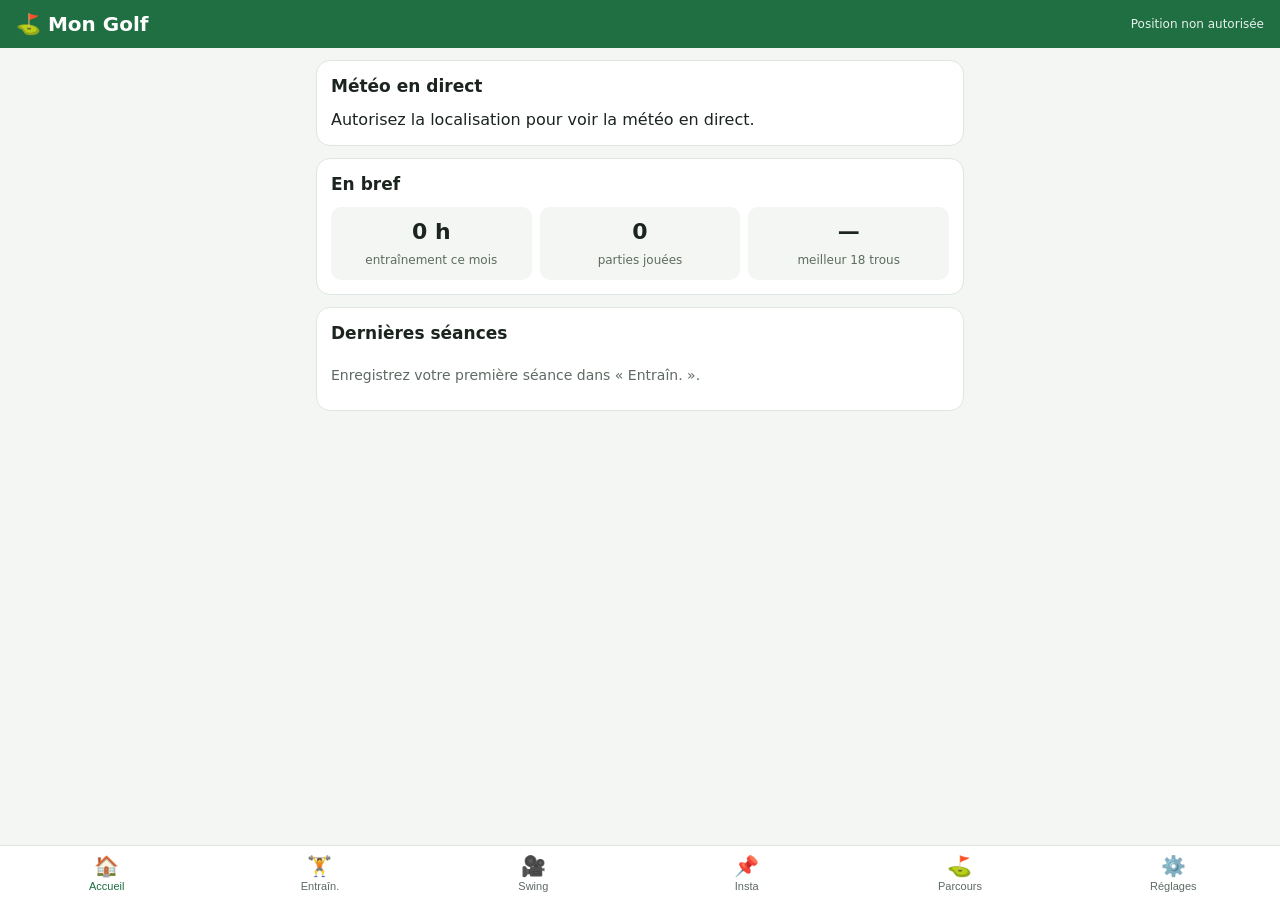
==== index.html @ fe311635 "Mon Golf : application web de golf (entraînement, swing, signets Instagram, carte de score, météo, d" ====
<!doctype html>
<html lang="fr">
<head>
  <meta charset="utf-8">
  <meta name="viewport" content="width=device-width, initial-scale=1, viewport-fit=cover">
  <meta name="theme-color" content="#1f6f43">
  <meta name="apple-mobile-web-app-capable" content="yes">
  <meta name="apple-mobile-web-app-status-bar-style" content="black-translucent">
  <meta name="apple-mobile-web-app-title" content="Mon Golf">
  <title>Mon Golf</title>
  <link rel="manifest" href="manifest.webmanifest">
  <link rel="icon" href="icon.svg" type="image/svg+xml">
  <link rel="apple-touch-icon" href="icon-192.png">
  <link rel="stylesheet" href="style.css">
</head>
<body>
  <header class="top">
    <h1>⛳ Mon Golf</h1>
    <div id="loc-status" class="loc-status">Localisation…</div>
  </header>

  <div id="banner" class="banner hidden"></div>

  <main>
    <!-- ACCUEIL -->
    <section id="tab-accueil" class="tab active">
      <div class="card" id="weather-card">
        <h2>Météo en direct</h2>
        <div id="weather">Chargement…</div>
      </div>
      <div class="card">
        <h2>En bref</h2>
        <div id="summary" class="grid3"></div>
      </div>
      <div class="card">
        <h2>Dernières séances</h2>
        <ul id="recent-sessions" class="list"></ul>
      </div>
    </section>

    <!-- ENTRAINEMENT -->
    <section id="tab-entrainement" class="tab">
      <div class="card">
        <h2>Nouvelle séance</h2>
        <form id="session-form" class="form">
          <label>Date <input type="date" name="date" required></label>
          <label>Type
            <select name="type">
              <option>Practice</option><option>Putting</option><option>Petit jeu</option>
              <option>Bunker</option><option>Parcours</option><option>Physique</option>
            </select>
          </label>
          <div class="row">
            <label>Durée (min) <input type="number" name="duration" min="0" value="60"></label>
            <label>Balles <input type="number" name="balls" min="0" value="0"></label>
          </div>
          <label>Ressenti
            <select name="feeling">
              <option value="1">😣 1</option><option value="2">😕 2</option><option value="3" selected>😐 3</option>
              <option value="4">🙂 4</option><option value="5">🤩 5</option>
            </select>
          </label>
          <label>Notes <textarea name="notes" rows="3" placeholder="Ce que j'ai travaillé, ce qui marche…"></textarea></label>
          <button class="btn primary" type="submit">Enregistrer la séance</button>
        </form>
      </div>
      <div class="card">
        <h2>Historique</h2>
        <ul id="sessions" class="list"></ul>
      </div>
      <div class="card">
        <h2>Mes distances par club</h2>
        <table class="clubs"><thead><tr><th>Club</th><th>Distance (m)</th></tr></thead><tbody id="clubs"></tbody></table>
      </div>
    </section>

    <!-- SWING -->
    <section id="tab-swing" class="tab">
      <div class="card">
        <h2>Filmer mon swing</h2>
        <video id="preview" class="video" playsinline muted autoplay></video>
        <div class="row">
          <select id="swing-club"></select>
          <input id="swing-note" type="text" placeholder="Note (ex : backswing trop court)">
        </div>
        <div class="row">
          <button class="btn" id="cam-start">📷 Caméra</button>
          <button class="btn primary" id="rec-btn" disabled>⏺ Enregistrer</button>
        </div>
        <label class="btn file">📁 Importer une vidéo
          <input type="file" id="swing-file" accept="video/*" hidden>
        </label>
        <p class="hint">Astuce : posez le téléphone à hauteur de hanches, face à vous ou dans l'axe de la cible.</p>
      </div>
      <div class="card hidden" id="player-card">
        <h2 id="player-title">Lecture</h2>
        <video id="player" class="video" playsinline controls></video>
        <div class="row wrap">
          <button class="btn sm" data-rate="0.25">×0.25</button>
          <button class="btn sm" data-rate="0.5">×0.5</button>
          <button class="btn sm" data-rate="1">×1</button>
          <button class="btn sm" id="frame-back">◀ image</button>
          <button class="btn sm" id="frame-fwd">image ▶</button>
        </div>
      </div>
      <div class="card">
        <h2>Mes swings</h2>
        <ul id="swings" class="list"></ul>
      </div>
    </section>

    <!-- INSTAGRAM -->
    <section id="tab-insta" class="tab">
      <div class="card">
        <h2>Mes signets Instagram golf</h2>
        <form id="insta-form" class="form">
          <label>Lien Instagram <input type="url" name="url" placeholder="https://www.instagram.com/reel/…" required></label>
          <label>Titre <input type="text" name="title" placeholder="Ex : drill de putting à 3 tees"></label>
          <label>Catégorie
            <select name="cat">
              <option>Swing</option><option>Drive</option><option>Fers</option><option>Petit jeu</option>
              <option>Putting</option><option>Bunker</option><option>Mental</option><option>Physique</option><option>Autre</option>
            </select>
          </label>
          <button class="btn primary" type="submit">Ajouter</button>
        </form>
        <p class="hint">Instagram ne permet à aucune application de lire vos « Enregistrements ». Pour ajouter un post : dans Instagram, touchez <b>Partager → Copier le lien</b> et collez-le ici. Sur Android, si l'app est installée, vous pouvez aussi faire <b>Partager → Mon Golf</b>.</p>
      </div>
      <div class="card">
        <div class="row wrap" id="insta-filters"></div>
        <ul id="insta" class="list"></ul>
      </div>
    </section>

    <!-- PARCOURS -->
    <section id="tab-parcours" class="tab">
      <div class="card" id="round-setup">
        <h2>Nouvelle partie</h2>
        <form id="round-form" class="form">
          <label>Parcours <input type="text" name="course" id="course-name" placeholder="Nom du golf"></label>
          <label>Trous
            <select name="holes"><option value="18">18 trous</option><option value="9">9 trous</option></select>
          </label>
          <button class="btn primary" type="submit">Démarrer la carte de score</button>
        </form>
      </div>
      <div class="card hidden" id="round-live">
        <div class="round-head">
          <div>
            <h2 id="round-title"></h2>
            <div id="round-total" class="big"></div>
          </div>
          <div id="mini-weather" class="mini-weather"></div>
        </div>
        <div class="hole-nav">
          <button class="btn" id="hole-prev">◀</button>
          <div class="hole-num">Trou <span id="hole-n">1</span></div>
          <button class="btn" id="hole-next">▶</button>
        </div>
        <div class="hole-grid">
          <div class="counter"><span>Par</span><button data-f="par" data-d="-1">−</button><b id="v-par">4</b><button data-f="par" data-d="1">+</button></div>
          <div class="counter"><span>Coups</span><button data-f="strokes" data-d="-1">−</button><b id="v-strokes">0</b><button data-f="strokes" data-d="1">+</button></div>
          <div class="counter"><span>Putts</span><button data-f="putts" data-d="-1">−</button><b id="v-putts">0</b><button data-f="putts" data-d="1">+</button></div>
        </div>
        <div class="row">
          <span class="lbl">Fairway</span>
          <button class="btn sm toggle" data-fw="yes">✔ touché</button>
          <button class="btn sm toggle" data-fw="no">✘ manqué</button>
        </div>
        <div class="scroll-x"><table class="scorecard" id="scorecard"></table></div>
        <div class="row">
          <button class="btn primary" id="round-finish">Terminer la partie</button>
          <button class="btn danger" id="round-cancel">Abandonner</button>
        </div>
      </div>
      <div class="card">
        <h2>Mes parties</h2>
        <div id="round-stats" class="grid3"></div>
        <ul id="rounds" class="list"></ul>
      </div>
    </section>

    <!-- REGLAGES -->
    <section id="tab-reglages" class="tab">
      <div class="card">
        <h2>Détection du golf</h2>
        <label class="check"><input type="checkbox" id="opt-auto"> Démarrer la carte de score automatiquement quand je suis sur un golf</label>
        <label class="check"><input type="checkbox" id="opt-wake"> Garder l'écran allumé pendant une partie</label>
        <button class="btn" id="detect-now">📍 Vérifier maintenant</button>
        <p class="hint" id="detect-info"></p>
      </div>
      <div class="card">
        <h2>Sauvegarde</h2>
        <p class="hint">Vos données restent sur ce téléphone. Exportez-les de temps en temps (les vidéos ne sont pas incluses).</p>
        <div class="row">
          <button class="btn" id="export">⬇ Exporter</button>
          <label class="btn file">⬆ Importer<input type="file" id="import" accept="application/json" hidden></label>
        </div>
      </div>
    </section>
  </main>

  <nav class="tabs">
    <button data-tab="accueil" class="active">🏠<span>Accueil</span></button>
    <button data-tab="entrainement">🏋️<span>Entraîn.</span></button>
    <button data-tab="swing">🎥<span>Swing</span></button>
    <button data-tab="insta">📌<span>Insta</span></button>
    <button data-tab="parcours">⛳<span>Parcours</span></button>
    <button data-tab="reglages">⚙️<span>Réglages</span></button>
  </nav>

  <script src="app.js"></script>
</body>
</html>
---- style.css ----
:root {
  --bg: #f3f6f2; --card: #ffffff; --text: #1b241e; --muted: #5d6b62;
  --green: #1f6f43; --green-2: #2e8b57; --line: #dfe6e0; --danger: #b3261e;
  --under: #1f6f43; --over: #b3261e;
}
@media (prefers-color-scheme: dark) {
  :root { --bg: #0f1511; --card: #18211b; --text: #e7eee9; --muted: #9aaba0;
    --green: #3fae6f; --green-2: #58c287; --line: #2a362e; --danger: #ef6b62;
    --under: #58c287; --over: #ef6b62; }
}
* { box-sizing: border-box; }
html, body { margin: 0; background: var(--bg); color: var(--text);
  font: 16px/1.4 system-ui, -apple-system, "Segoe UI", Roboto, sans-serif; }
body { padding-bottom: calc(72px + env(safe-area-inset-bottom)); }
.top { position: sticky; top: 0; z-index: 5; background: var(--green); color: #fff;
  padding: calc(10px + env(safe-area-inset-top)) 16px 10px; display: flex; justify-content: space-between; align-items: center; gap: 8px; }
.top h1 { font-size: 20px; margin: 0; }
.loc-status { font-size: 12px; opacity: .9; text-align: right; max-width: 55%; }
main { max-width: 680px; margin: 0 auto; padding: 12px 16px; }
.tab { display: none; } .tab.active { display: block; }
.card { background: var(--card); border: 1px solid var(--line); border-radius: 14px; padding: 14px; margin-bottom: 12px; }
.card h2 { font-size: 17px; margin: 0 0 10px; }
.hidden { display: none !important; }
.banner { margin: 12px 16px 0; padding: 12px; border-radius: 12px; background: var(--green-2); color: #fff; display: flex; gap: 10px; align-items: center; justify-content: space-between; }
.banner button { background: #fff; color: var(--green); border: 0; border-radius: 8px; padding: 8px 12px; font-weight: 600; }
.form { display: grid; gap: 10px; }
label { display: grid; gap: 4px; font-size: 14px; color: var(--muted); }
input, select, textarea { font: inherit; color: var(--text); background: var(--bg); border: 1px solid var(--line); border-radius: 10px; padding: 10px; width: 100%; min-width: 0; }
.row { display: flex; gap: 8px; align-items: center; margin: 8px 0; }
.row > * { flex: 1; } .row.wrap { flex-wrap: wrap; } .row.wrap > * { flex: 0 0 auto; }
.btn { font: inherit; font-weight: 600; border: 1px solid var(--line); background: var(--bg); color: var(--text); border-radius: 10px; padding: 10px 12px; cursor: pointer; text-align: center; }
.btn.primary { background: var(--green); border-color: var(--green); color: #fff; }
.btn.danger { color: var(--danger); }
.btn.sm { padding: 6px 10px; font-size: 14px; }
.btn.file { display: block; color: var(--text); margin-top: 8px; }
.btn:disabled { opacity: .5; }
.btn.toggle.on { background: var(--green); color: #fff; border-color: var(--green); }
.btn.rec { background: var(--danger); border-color: var(--danger); color: #fff; }
.check { display: flex; gap: 10px; align-items: center; color: var(--text); margin-bottom: 10px; }
.check input { width: 22px; height: 22px; flex: none; }
.hint { font-size: 13px; color: var(--muted); margin: 8px 0 0; }
.list { list-style: none; margin: 0; padding: 0; }
.list li { padding: 10px 0; border-top: 1px solid var(--line); display: flex; gap: 10px; align-items: center; }
.list li:first-child { border-top: 0; }
.list .grow { flex: 1; min-width: 0; }
.list .sub { font-size: 13px; color: var(--muted); overflow-wrap: anywhere; }
.list .x { background: none; border: 0; color: var(--muted); font-size: 18px; cursor: pointer; }
.empty { color: var(--muted); font-size: 14px; }
.grid3 { display: grid; grid-template-columns: repeat(3, 1fr); gap: 8px; }
.stat { background: var(--bg); border-radius: 10px; padding: 10px; text-align: center; }
.stat b { display: block; font-size: 22px; } .stat span { font-size: 12px; color: var(--muted); }
.wx-main { display: flex; align-items: center; gap: 14px; }
.wx-icon { font-size: 44px; } .wx-temp { font-size: 34px; font-weight: 700; }
.wx-wind { display: flex; align-items: center; gap: 8px; margin: 10px 0; font-weight: 600; }
.arrow { display: inline-block; font-size: 22px; transition: transform .3s; }
.wx-tip { background: var(--bg); border-radius: 10px; padding: 8px 10px; font-size: 14px; }
.wx-hours { display: flex; gap: 8px; overflow-x: auto; margin-top: 10px; }
.wx-hours div { flex: 0 0 auto; text-align: center; background: var(--bg); border-radius: 10px; padding: 6px 10px; font-size: 13px; }
.video { width: 100%; max-height: 60vh; background: #000; border-radius: 10px; }
.clubs { width: 100%; border-collapse: collapse; }
.clubs td, .clubs th { padding: 4px; text-align: left; } .clubs input { padding: 6px; }
.round-head { display: flex; justify-content: space-between; gap: 10px; }
.big { font-size: 28px; font-weight: 700; }
.mini-weather { font-size: 13px; text-align: right; color: var(--muted); }
.hole-nav { display: flex; align-items: center; gap: 10px; margin: 10px 0; }
.hole-num { flex: 1; text-align: center; font-size: 22px; font-weight: 700; }
.hole-grid { display: grid; grid-template-columns: repeat(3, 1fr); gap: 8px; }
.counter { background: var(--bg); border-radius: 12px; padding: 8px; display: grid; grid-template-columns: 1fr auto 1fr; align-items: center; text-align: center; }
.counter span { grid-column: 1 / -1; font-size: 13px; color: var(--muted); }
.counter b { font-size: 28px; padding: 0 4px; }
.counter button { font-size: 24px; border: 0; background: var(--card); color: var(--text); border-radius: 10px; height: 44px; cursor: pointer; }
.lbl { flex: 0 0 auto !important; color: var(--muted); font-size: 14px; }
.scroll-x { overflow-x: auto; margin: 10px 0; }
.scorecard { border-collapse: collapse; font-size: 13px; }
.scorecard td, .scorecard th { border: 1px solid var(--line); padding: 4px 6px; text-align: center; min-width: 26px; }
.scorecard th { color: var(--muted); font-weight: 500; }
.scorecard .cur { outline: 2px solid var(--green); }
.under { color: var(--under); font-weight: 700; } .over { color: var(--over); font-weight: 700; }
.chips button { margin: 0 6px 6px 0; }
.tabs { position: fixed; bottom: 0; left: 0; right: 0; display: flex; background: var(--card); border-top: 1px solid var(--line); padding-bottom: env(safe-area-inset-bottom); z-index: 5; }
.tabs button { flex: 1; border: 0; background: none; color: var(--muted); padding: 8px 0; font-size: 20px; display: grid; justify-items: center; gap: 2px; cursor: pointer; }
.tabs button span { font-size: 11px; }
.tabs button.active { color: var(--green); }
.tag { font-size: 12px; background: var(--bg); border-radius: 6px; padding: 2px 6px; color: var(--muted); }
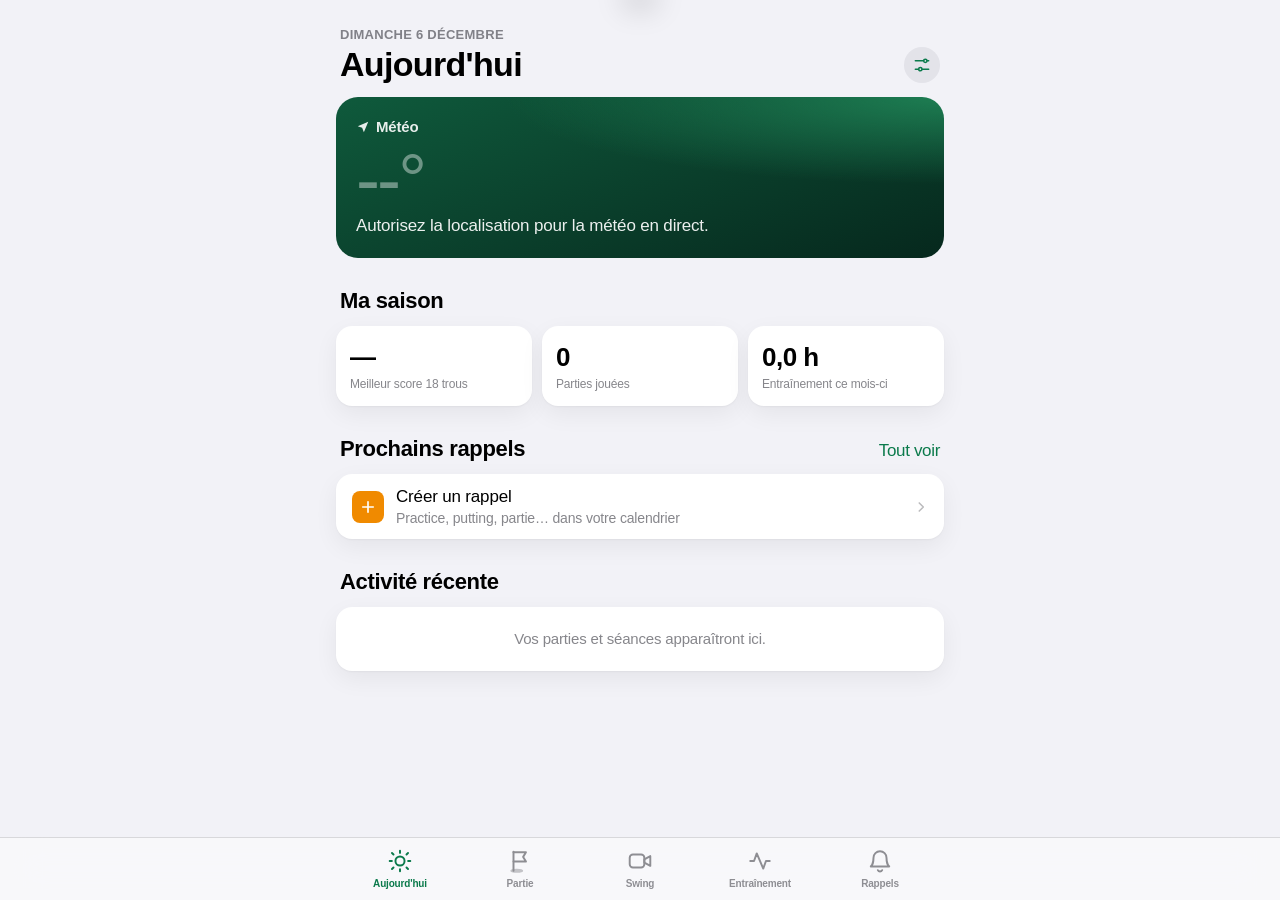
==== commit 40732669: "Refonte complète : design iOS, vraies cartes de score, rappels calendrier, collection Instagram Co-A" ====
--- a/index.html
+++ b/index.html
@@ -3,9 +3,11 @@
 <head>
   <meta charset="utf-8">
   <meta name="viewport" content="width=device-width, initial-scale=1, viewport-fit=cover">
-  <meta name="theme-color" content="#1f6f43">
+  <meta name="theme-color" content="#f2f2f7" media="(prefers-color-scheme: light)">
+  <meta name="theme-color" content="#000000" media="(prefers-color-scheme: dark)">
   <meta name="apple-mobile-web-app-capable" content="yes">
-  <meta name="apple-mobile-web-app-status-bar-style" content="black-translucent">
+  <meta name="mobile-web-app-capable" content="yes">
+  <meta name="apple-mobile-web-app-status-bar-style" content="default">
   <meta name="apple-mobile-web-app-title" content="Mon Golf">
   <title>Mon Golf</title>
   <link rel="manifest" href="manifest.webmanifest">
@@ -14,201 +16,11 @@
   <link rel="stylesheet" href="style.css">
 </head>
 <body>
-  <header class="top">
-    <h1>⛳ Mon Golf</h1>
-    <div id="loc-status" class="loc-status">Localisation…</div>
-  </header>
-
-  <div id="banner" class="banner hidden"></div>
-
-  <main>
-    <!-- ACCUEIL -->
-    <section id="tab-accueil" class="tab active">
-      <div class="card" id="weather-card">
-        <h2>Météo en direct</h2>
-        <div id="weather">Chargement…</div>
-      </div>
-      <div class="card">
-        <h2>En bref</h2>
-        <div id="summary" class="grid3"></div>
-      </div>
-      <div class="card">
-        <h2>Dernières séances</h2>
-        <ul id="recent-sessions" class="list"></ul>
-      </div>
-    </section>
-
-    <!-- ENTRAINEMENT -->
-    <section id="tab-entrainement" class="tab">
-      <div class="card">
-        <h2>Nouvelle séance</h2>
-        <form id="session-form" class="form">
-          <label>Date <input type="date" name="date" required></label>
-          <label>Type
-            <select name="type">
-              <option>Practice</option><option>Putting</option><option>Petit jeu</option>
-              <option>Bunker</option><option>Parcours</option><option>Physique</option>
-            </select>
-          </label>
-          <div class="row">
-            <label>Durée (min) <input type="number" name="duration" min="0" value="60"></label>
-            <label>Balles <input type="number" name="balls" min="0" value="0"></label>
-          </div>
-          <label>Ressenti
-            <select name="feeling">
-              <option value="1">😣 1</option><option value="2">😕 2</option><option value="3" selected>😐 3</option>
-              <option value="4">🙂 4</option><option value="5">🤩 5</option>
-            </select>
-          </label>
-          <label>Notes <textarea name="notes" rows="3" placeholder="Ce que j'ai travaillé, ce qui marche…"></textarea></label>
-          <button class="btn primary" type="submit">Enregistrer la séance</button>
-        </form>
-      </div>
-      <div class="card">
-        <h2>Historique</h2>
-        <ul id="sessions" class="list"></ul>
-      </div>
-      <div class="card">
-        <h2>Mes distances par club</h2>
-        <table class="clubs"><thead><tr><th>Club</th><th>Distance (m)</th></tr></thead><tbody id="clubs"></tbody></table>
-      </div>
-    </section>
-
-    <!-- SWING -->
-    <section id="tab-swing" class="tab">
-      <div class="card">
-        <h2>Filmer mon swing</h2>
-        <video id="preview" class="video" playsinline muted autoplay></video>
-        <div class="row">
-          <select id="swing-club"></select>
-          <input id="swing-note" type="text" placeholder="Note (ex : backswing trop court)">
-        </div>
-        <div class="row">
-          <button class="btn" id="cam-start">📷 Caméra</button>
-          <button class="btn primary" id="rec-btn" disabled>⏺ Enregistrer</button>
-        </div>
-        <label class="btn file">📁 Importer une vidéo
-          <input type="file" id="swing-file" accept="video/*" hidden>
-        </label>
-        <p class="hint">Astuce : posez le téléphone à hauteur de hanches, face à vous ou dans l'axe de la cible.</p>
-      </div>
-      <div class="card hidden" id="player-card">
-        <h2 id="player-title">Lecture</h2>
-        <video id="player" class="video" playsinline controls></video>
-        <div class="row wrap">
-          <button class="btn sm" data-rate="0.25">×0.25</button>
-          <button class="btn sm" data-rate="0.5">×0.5</button>
-          <button class="btn sm" data-rate="1">×1</button>
-          <button class="btn sm" id="frame-back">◀ image</button>
-          <button class="btn sm" id="frame-fwd">image ▶</button>
-        </div>
-      </div>
-      <div class="card">
-        <h2>Mes swings</h2>
-        <ul id="swings" class="list"></ul>
-      </div>
-    </section>
-
-    <!-- INSTAGRAM -->
-    <section id="tab-insta" class="tab">
-      <div class="card">
-        <h2>Mes signets Instagram golf</h2>
-        <form id="insta-form" class="form">
-          <label>Lien Instagram <input type="url" name="url" placeholder="https://www.instagram.com/reel/…" required></label>
-          <label>Titre <input type="text" name="title" placeholder="Ex : drill de putting à 3 tees"></label>
-          <label>Catégorie
-            <select name="cat">
-              <option>Swing</option><option>Drive</option><option>Fers</option><option>Petit jeu</option>
-              <option>Putting</option><option>Bunker</option><option>Mental</option><option>Physique</option><option>Autre</option>
-            </select>
-          </label>
-          <button class="btn primary" type="submit">Ajouter</button>
-        </form>
-        <p class="hint">Instagram ne permet à aucune application de lire vos « Enregistrements ». Pour ajouter un post : dans Instagram, touchez <b>Partager → Copier le lien</b> et collez-le ici. Sur Android, si l'app est installée, vous pouvez aussi faire <b>Partager → Mon Golf</b>.</p>
-      </div>
-      <div class="card">
-        <div class="row wrap" id="insta-filters"></div>
-        <ul id="insta" class="list"></ul>
-      </div>
-    </section>
-
-    <!-- PARCOURS -->
-    <section id="tab-parcours" class="tab">
-      <div class="card" id="round-setup">
-        <h2>Nouvelle partie</h2>
-        <form id="round-form" class="form">
-          <label>Parcours <input type="text" name="course" id="course-name" placeholder="Nom du golf"></label>
-          <label>Trous
-            <select name="holes"><option value="18">18 trous</option><option value="9">9 trous</option></select>
-          </label>
-          <button class="btn primary" type="submit">Démarrer la carte de score</button>
-        </form>
-      </div>
-      <div class="card hidden" id="round-live">
-        <div class="round-head">
-          <div>
-            <h2 id="round-title"></h2>
-            <div id="round-total" class="big"></div>
-          </div>
-          <div id="mini-weather" class="mini-weather"></div>
-        </div>
-        <div class="hole-nav">
-          <button class="btn" id="hole-prev">◀</button>
-          <div class="hole-num">Trou <span id="hole-n">1</span></div>
-          <button class="btn" id="hole-next">▶</button>
-        </div>
-        <div class="hole-grid">
-          <div class="counter"><span>Par</span><button data-f="par" data-d="-1">−</button><b id="v-par">4</b><button data-f="par" data-d="1">+</button></div>
-          <div class="counter"><span>Coups</span><button data-f="strokes" data-d="-1">−</button><b id="v-strokes">0</b><button data-f="strokes" data-d="1">+</button></div>
-          <div class="counter"><span>Putts</span><button data-f="putts" data-d="-1">−</button><b id="v-putts">0</b><button data-f="putts" data-d="1">+</button></div>
-        </div>
-        <div class="row">
-          <span class="lbl">Fairway</span>
-          <button class="btn sm toggle" data-fw="yes">✔ touché</button>
-          <button class="btn sm toggle" data-fw="no">✘ manqué</button>
-        </div>
-        <div class="scroll-x"><table class="scorecard" id="scorecard"></table></div>
-        <div class="row">
-          <button class="btn primary" id="round-finish">Terminer la partie</button>
-          <button class="btn danger" id="round-cancel">Abandonner</button>
-        </div>
-      </div>
-      <div class="card">
-        <h2>Mes parties</h2>
-        <div id="round-stats" class="grid3"></div>
-        <ul id="rounds" class="list"></ul>
-      </div>
-    </section>
-
-    <!-- REGLAGES -->
-    <section id="tab-reglages" class="tab">
-      <div class="card">
-        <h2>Détection du golf</h2>
-        <label class="check"><input type="checkbox" id="opt-auto"> Démarrer la carte de score automatiquement quand je suis sur un golf</label>
-        <label class="check"><input type="checkbox" id="opt-wake"> Garder l'écran allumé pendant une partie</label>
-        <button class="btn" id="detect-now">📍 Vérifier maintenant</button>
-        <p class="hint" id="detect-info"></p>
-      </div>
-      <div class="card">
-        <h2>Sauvegarde</h2>
-        <p class="hint">Vos données restent sur ce téléphone. Exportez-les de temps en temps (les vidéos ne sont pas incluses).</p>
-        <div class="row">
-          <button class="btn" id="export">⬇ Exporter</button>
-          <label class="btn file">⬆ Importer<input type="file" id="import" accept="application/json" hidden></label>
-        </div>
-      </div>
-    </section>
-  </main>
-
-  <nav class="tabs">
-    <button data-tab="accueil" class="active">🏠<span>Accueil</span></button>
-    <button data-tab="entrainement">🏋️<span>Entraîn.</span></button>
-    <button data-tab="swing">🎥<span>Swing</span></button>
-    <button data-tab="insta">📌<span>Insta</span></button>
-    <button data-tab="parcours">⛳<span>Parcours</span></button>
-    <button data-tab="reglages">⚙️<span>Réglages</span></button>
-  </nav>
-
+  <main id="view"></main>
+  <nav class="tabbar" id="tabbar"></nav>
+  <div class="sheet-backdrop" id="backdrop"></div>
+  <section class="sheet" id="sheet" role="dialog" aria-modal="true"></section>
+  <div class="toast" id="toast"></div>
   <script src="app.js"></script>
 </body>
 </html>
--- a/style.css
+++ b/style.css
@@ -1,84 +1,223 @@
 :root {
-  --bg: #f3f6f2; --card: #ffffff; --text: #1b241e; --muted: #5d6b62;
-  --green: #1f6f43; --green-2: #2e8b57; --line: #dfe6e0; --danger: #b3261e;
-  --under: #1f6f43; --over: #b3261e;
+  --bg: #f2f2f7; --card: #ffffff; --card2: #f7f7fa; --text: #000; --text2: rgba(60,60,67,.62); --text3: rgba(60,60,67,.35);
+  --sep: rgba(60,60,67,.16); --fill: rgba(118,118,128,.12); --fill2: rgba(118,118,128,.2);
+  --accent: #0b7a4b; --accent-soft: rgba(11,122,75,.12); --gold: #b8912f;
+  --red: #e0312b; --blue: #1f6fe0; --orange: #f08a00;
+  --hero1: #06281d; --hero2: #0f5a3c; --hero3: #1d7d52;
+  --bar: rgba(249,249,251,.82); --shadow: 0 1px 2px rgba(0,0,0,.04), 0 8px 24px rgba(0,0,0,.06);
+  --r: 16px;
 }
 @media (prefers-color-scheme: dark) {
-  :root { --bg: #0f1511; --card: #18211b; --text: #e7eee9; --muted: #9aaba0;
-    --green: #3fae6f; --green-2: #58c287; --line: #2a362e; --danger: #ef6b62;
-    --under: #58c287; --over: #ef6b62; }
+  :root {
+    --bg: #000; --card: #1c1c1e; --card2: #2c2c2e; --text: #fff; --text2: rgba(235,235,245,.62); --text3: rgba(235,235,245,.3);
+    --sep: rgba(84,84,88,.55); --fill: rgba(118,118,128,.24); --fill2: rgba(118,118,128,.34);
+    --accent: #3ccf87; --accent-soft: rgba(60,207,135,.16); --gold: #e0bb5a;
+    --red: #ff5a52; --blue: #4a95ff; --orange: #ffa02e;
+    --bar: rgba(22,22,24,.82); --shadow: none;
+  }
 }
-* { box-sizing: border-box; }
-html, body { margin: 0; background: var(--bg); color: var(--text);
-  font: 16px/1.4 system-ui, -apple-system, "Segoe UI", Roboto, sans-serif; }
-body { padding-bottom: calc(72px + env(safe-area-inset-bottom)); }
-.top { position: sticky; top: 0; z-index: 5; background: var(--green); color: #fff;
-  padding: calc(10px + env(safe-area-inset-top)) 16px 10px; display: flex; justify-content: space-between; align-items: center; gap: 8px; }
-.top h1 { font-size: 20px; margin: 0; }
-.loc-status { font-size: 12px; opacity: .9; text-align: right; max-width: 55%; }
-main { max-width: 680px; margin: 0 auto; padding: 12px 16px; }
-.tab { display: none; } .tab.active { display: block; }
-.card { background: var(--card); border: 1px solid var(--line); border-radius: 14px; padding: 14px; margin-bottom: 12px; }
-.card h2 { font-size: 17px; margin: 0 0 10px; }
+* { box-sizing: border-box; -webkit-tap-highlight-color: transparent; }
+html, body { margin: 0; background: var(--bg); color: var(--text); }
+body { font: 17px/1.35 -apple-system, BlinkMacSystemFont, "SF Pro Text", "Inter", "Segoe UI", Roboto, sans-serif;
+  -webkit-font-smoothing: antialiased; padding-bottom: calc(92px + env(safe-area-inset-bottom)); letter-spacing: -.01em; }
+button, input, select, textarea { font: inherit; color: inherit; letter-spacing: inherit; }
+button { cursor: pointer; }
+svg { display: block; }
+main { max-width: 640px; margin: 0 auto; padding: calc(env(safe-area-inset-top) + 8px) 16px 24px; }
+
+/* ---------- Titres façon iOS ---------- */
+.lt { display: flex; align-items: flex-end; justify-content: space-between; gap: 12px; padding: 18px 4px 14px; }
+.lt h1 { font-size: 34px; line-height: 1.1; font-weight: 700; margin: 0; letter-spacing: -.02em; }
+.eyebrow { font-size: 13px; font-weight: 600; text-transform: uppercase; color: var(--text2); letter-spacing: .02em; margin-bottom: 2px; }
+.sec { font-size: 22px; font-weight: 700; margin: 28px 4px 10px; letter-spacing: -.015em; display: flex; justify-content: space-between; align-items: baseline; }
+.sec a, .sec button { font-size: 17px; font-weight: 400; color: var(--accent); background: none; border: 0; padding: 0; text-decoration: none; }
+.foot { font-size: 13px; color: var(--text2); margin: 8px 16px 0; line-height: 1.4; }
+.icon-btn { width: 36px; height: 36px; border-radius: 50%; border: 0; background: var(--fill); color: var(--accent); display: grid; place-items: center; flex: none; }
+.icon-btn svg { width: 20px; height: 20px; }
+
+/* ---------- Cartes / listes groupées ---------- */
+.card { background: var(--card); border-radius: var(--r); box-shadow: var(--shadow); overflow: hidden; }
+.card + .card { margin-top: 12px; }
+.pad { padding: 16px; }
+.group { background: var(--card); border-radius: var(--r); box-shadow: var(--shadow); overflow: hidden; }
+.row { display: flex; align-items: center; gap: 12px; padding: 12px 16px; min-height: 52px; position: relative; width: 100%; background: none; border: 0; text-align: left; color: var(--text); }
+.row + .row::before { content: ""; position: absolute; top: 0; right: 0; left: 60px; border-top: .5px solid var(--sep); }
+.group.plain .row + .row::before { left: 16px; }
+button.row:active, a.row:active { background: var(--fill); }
+a.row { text-decoration: none; }
+.row .ic { width: 32px; height: 32px; border-radius: 8px; display: grid; place-items: center; color: #fff; background: var(--accent); flex: none; font-size: 16px; }
+.row .ic svg { width: 18px; height: 18px; }
+.row .main { flex: 1; min-width: 0; }
+.row .t { font-weight: 500; white-space: nowrap; overflow: hidden; text-overflow: ellipsis; }
+.row .s { font-size: 14px; color: var(--text2); overflow: hidden; text-overflow: ellipsis; white-space: nowrap; }
+.row .v { color: var(--text2); font-variant-numeric: tabular-nums; }
+.row .chev { color: var(--text3); width: 14px; height: 14px; flex: none; }
+.row .del { border: 0; background: none; color: var(--text3); padding: 6px; margin: -6px; }
+.row .del svg { width: 18px; height: 18px; }
+.empty { padding: 22px 16px; text-align: center; color: var(--text2); font-size: 15px; }
+
+/* ---------- Boutons ---------- */
+.btn { display: flex; align-items: center; justify-content: center; gap: 8px; width: 100%; border: 0; border-radius: 14px; padding: 15px 16px;
+  font-weight: 600; font-size: 17px; background: var(--accent); color: #fff; text-decoration: none; transition: transform .1s, opacity .1s; }
+.btn:active { transform: scale(.98); opacity: .85; }
+.btn.tinted { background: var(--accent-soft); color: var(--accent); }
+.btn.gray { background: var(--fill); color: var(--text); }
+.btn.danger { background: none; color: var(--red); font-weight: 500; }
+.btn.small { width: auto; padding: 8px 14px; font-size: 15px; border-radius: 999px; }
+.btn svg { width: 20px; height: 20px; }
+.btn.insta { background: linear-gradient(45deg, #f9ae36, #e1306c 45%, #833ab4); }
+.btns { display: grid; gap: 10px; margin-top: 14px; }
+.btns.two { grid-template-columns: 1fr 1fr; }
+
+/* ---------- Hero météo ---------- */
+.hero { position: relative; border-radius: 22px; padding: 20px; color: #fff; overflow: hidden;
+  background: radial-gradient(120% 90% at 100% 0%, var(--hero3) 0%, transparent 60%), linear-gradient(160deg, var(--hero2), var(--hero1)); }
+.hero .place { display: flex; align-items: center; gap: 6px; font-size: 15px; font-weight: 600; opacity: .9; }
+.hero .place svg { width: 14px; height: 14px; }
+.hero .now { display: flex; align-items: center; justify-content: space-between; margin-top: 6px; }
+.hero .temp { font-size: 72px; font-weight: 200; line-height: 1; letter-spacing: -.04em; }
+.hero .cond { font-size: 17px; font-weight: 500; opacity: .92; }
+.hero .emo { font-size: 56px; }
+.hero .metrics { display: grid; grid-template-columns: repeat(3, 1fr); gap: 1px; margin-top: 18px; background: rgba(255,255,255,.14); border-radius: 14px; overflow: hidden; }
+.hero .metrics div { background: rgba(0,0,0,.14); padding: 10px 12px; }
+.hero .metrics small { display: block; font-size: 11px; text-transform: uppercase; letter-spacing: .04em; opacity: .7; font-weight: 600; }
+.hero .metrics b { font-size: 20px; font-weight: 600; display: flex; align-items: center; gap: 4px; }
+.hero .arrow { display: inline-block; width: 18px; height: 18px; }
+.hero .tip { margin-top: 14px; font-size: 15px; line-height: 1.4; display: flex; gap: 10px; align-items: flex-start; }
+.hero .tip svg { width: 18px; height: 18px; flex: none; margin-top: 1px; color: #f5d27a; }
+.hero .hours { display: flex; gap: 4px; margin-top: 16px; padding-top: 14px; border-top: .5px solid rgba(255,255,255,.2); overflow-x: auto; scrollbar-width: none; }
+.hero .hours div { flex: 1 0 54px; text-align: center; font-size: 13px; font-weight: 500; display: grid; gap: 4px; }
+.hero .hours span { font-size: 20px; }
+.hero .hours i { font-style: normal; opacity: .7; font-size: 12px; }
+.hero.loading .temp { opacity: .4; }
+
+/* ---------- Bandeau golf détecté ---------- */
+.callout { display: flex; gap: 14px; align-items: center; padding: 14px 16px; }
+.callout .badge { width: 44px; height: 44px; border-radius: 12px; background: var(--accent-soft); color: var(--accent); display: grid; place-items: center; flex: none; }
+.callout .badge svg { width: 24px; height: 24px; }
+.callout .main { flex: 1; min-width: 0; }
+.callout .t { font-weight: 600; } .callout .s { font-size: 14px; color: var(--text2); }
+
+/* ---------- Tuiles stats ---------- */
+.tiles { display: grid; grid-template-columns: repeat(3, 1fr); gap: 10px; }
+.tile { background: var(--card); border-radius: var(--r); padding: 14px; box-shadow: var(--shadow); }
+.tile b { display: block; font-size: 26px; font-weight: 700; letter-spacing: -.02em; font-variant-numeric: tabular-nums; }
+.tile span { font-size: 12px; color: var(--text2); font-weight: 500; line-height: 1.25; display: block; margin-top: 2px; }
+
+/* ---------- Champs ---------- */
+.search { display: flex; align-items: center; gap: 8px; background: var(--fill); border-radius: 12px; padding: 0 12px; height: 40px; color: var(--text2); }
+.search svg { width: 18px; height: 18px; flex: none; }
+.search input { flex: 1; border: 0; background: none; outline: none; height: 100%; color: var(--text); min-width: 0; }
+.field { display: flex; align-items: center; justify-content: space-between; gap: 12px; padding: 0 16px; min-height: 50px; position: relative; }
+.field + .field::before { content: ""; position: absolute; top: 0; left: 16px; right: 0; border-top: .5px solid var(--sep); }
+.field label { flex: none; }
+.field input, .field select { border: 0; background: none; text-align: right; color: var(--text2); outline: none; min-width: 0; flex: 1; padding: 12px 0; -webkit-appearance: none; appearance: none; }
+.field textarea { width: 100%; border: 0; background: none; outline: none; resize: vertical; padding: 12px 0; min-height: 80px; }
+.field.col { display: block; }
+.seg { display: grid; grid-auto-flow: column; grid-auto-columns: 1fr; background: var(--fill); border-radius: 10px; padding: 2px; gap: 2px; }
+.seg button { border: 0; background: none; padding: 7px 4px; border-radius: 8px; font-size: 14px; font-weight: 500; color: var(--text); }
+.seg button.on { background: var(--card); box-shadow: 0 1px 3px rgba(0,0,0,.14); font-weight: 600; }
+@media (prefers-color-scheme: dark) { .seg button.on { background: #636366; } }
+.days { display: flex; gap: 6px; justify-content: space-between; padding: 12px 16px; }
+.days button { width: 40px; height: 40px; border-radius: 50%; border: 0; background: var(--fill); font-weight: 600; font-size: 15px; }
+.days button.on { background: var(--accent); color: #fff; }
+.switch { position: relative; width: 51px; height: 31px; flex: none; }
+.switch input { opacity: 0; width: 100%; height: 100%; margin: 0; position: absolute; z-index: 1; }
+.switch span { position: absolute; inset: 0; border-radius: 99px; background: var(--fill2); transition: background .2s; }
+.switch span::after { content: ""; position: absolute; top: 2px; left: 2px; width: 27px; height: 27px; border-radius: 50%; background: #fff; box-shadow: 0 2px 6px rgba(0,0,0,.2); transition: transform .2s; }
+.switch input:checked + span { background: #34c759; }
+.switch input:checked + span::after { transform: translateX(20px); }
+.chips { display: flex; gap: 8px; overflow-x: auto; padding: 2px 0 12px; scrollbar-width: none; }
+.chips button { flex: none; border: 0; border-radius: 999px; padding: 7px 14px; background: var(--card); font-size: 15px; font-weight: 500; box-shadow: var(--shadow); }
+.chips button.on { background: var(--text); color: var(--bg); }
+
+/* ---------- Partie en cours ---------- */
+.score-head { display: grid; grid-template-columns: repeat(3, 1fr); text-align: center; padding: 14px 8px; }
+.score-head b { display: block; font-size: 28px; font-weight: 700; font-variant-numeric: tabular-nums; letter-spacing: -.02em; }
+.score-head span { font-size: 12px; color: var(--text2); font-weight: 600; text-transform: uppercase; letter-spacing: .03em; }
+.score-head div + div { border-left: .5px solid var(--sep); }
+.hole { padding: 18px 18px 20px; touch-action: pan-y; }
+.hole-top { display: flex; justify-content: space-between; align-items: flex-start; }
+.hole-no small { display: block; font-size: 13px; font-weight: 600; color: var(--text2); text-transform: uppercase; letter-spacing: .05em; }
+.hole-no b { font-size: 56px; font-weight: 700; line-height: 1; letter-spacing: -.03em; }
+.hole-info { text-align: right; display: grid; gap: 4px; }
+.pill { display: inline-flex; align-items: center; gap: 4px; justify-self: end; background: var(--fill); border-radius: 999px; padding: 4px 10px; font-size: 14px; font-weight: 600; }
+.pill.acc { background: var(--accent-soft); color: var(--accent); }
+.stepper { display: grid; grid-template-columns: 64px 1fr 64px; align-items: center; margin-top: 18px; }
+.stepper button.pm { width: 64px; height: 64px; border-radius: 50%; border: 0; background: var(--fill); font-size: 30px; font-weight: 400; color: var(--accent); }
+.stepper button.pm:active { background: var(--fill2); }
+.stepper .val { text-align: center; border: 0; background: none; }
+.stepper .val b { display: block; font-size: 64px; font-weight: 700; line-height: 1; font-variant-numeric: tabular-nums; letter-spacing: -.03em; }
+.stepper .val b.ghost { color: var(--text3); }
+.stepper .val span { display: block; font-size: 15px; font-weight: 600; margin-top: 6px; color: var(--text2); min-height: 20px; }
+.stepper.sm { grid-template-columns: 48px 1fr 48px; margin-top: 10px; }
+.stepper.sm button.pm { width: 48px; height: 48px; font-size: 24px; }
+.stepper.sm .val b { font-size: 34px; }
+.stepper.sm .val span { margin-top: 2px; }
+.lbl-sm { font-size: 13px; font-weight: 600; color: var(--text2); text-transform: uppercase; letter-spacing: .04em; margin: 18px 0 8px; }
+.n-eagle { color: var(--gold) !important; } .n-birdie { color: var(--red) !important; } .n-par { color: var(--accent) !important; }
+.n-bogey { color: var(--blue) !important; } .n-double { color: var(--text) !important; }
+.hole-nav { display: grid; grid-template-columns: 1fr 1fr; gap: 10px; margin-top: 12px; }
+.sc-wrap { overflow-x: auto; margin: 0 -16px; padding: 0 16px; scrollbar-width: none; }
+table.sc { border-collapse: separate; border-spacing: 0; font-size: 14px; font-variant-numeric: tabular-nums; background: var(--card); border-radius: 14px; overflow: hidden; box-shadow: var(--shadow); }
+table.sc th, table.sc td { padding: 8px 0; min-width: 32px; text-align: center; border-bottom: .5px solid var(--sep); }
+table.sc tr:last-child td, table.sc tr:last-child th { border-bottom: 0; }
+table.sc th:first-child { position: sticky; left: 0; background: var(--card); text-align: left; padding-left: 12px; min-width: 62px; font-weight: 600; color: var(--text2); font-size: 12px; text-transform: uppercase; }
+table.sc thead td { font-weight: 700; }
+table.sc .tot { background: var(--card2); font-weight: 700; min-width: 40px; }
+table.sc .cur { background: var(--accent-soft); }
+table.sc .mark { display: inline-grid; place-items: center; width: 24px; height: 24px; font-weight: 600; }
+.m-eagle { border-radius: 50%; box-shadow: 0 0 0 1.5px var(--gold), 0 0 0 3.5px var(--card), 0 0 0 5px var(--gold); }
+.m-birdie { border-radius: 50%; box-shadow: 0 0 0 1.5px var(--red); color: var(--red); }
+.m-bogey { border-radius: 3px; box-shadow: 0 0 0 1.5px var(--blue); color: var(--blue); }
+.m-double { border-radius: 3px; box-shadow: 0 0 0 1.5px var(--text2), 0 0 0 3.5px var(--card), 0 0 0 5px var(--text2); }
+
+/* ---------- Swing ---------- */
+.cam { position: relative; background: #000; aspect-ratio: 9 / 13; max-height: 62vh; width: 100%; border-radius: 22px; overflow: hidden; display: grid; place-items: center; }
+.cam video { width: 100%; height: 100%; object-fit: cover; }
+.cam .ph { position: absolute; color: rgba(255,255,255,.7); text-align: center; padding: 24px; font-size: 15px; display: grid; gap: 14px; justify-items: center; }
+.cam .ph svg { width: 44px; height: 44px; opacity: .6; }
+.cam .shutter { position: absolute; bottom: 18px; left: 50%; transform: translateX(-50%); width: 74px; height: 74px; border-radius: 50%; border: 4px solid #fff; background: none; display: grid; place-items: center; }
+.cam .shutter::after { content: ""; width: 58px; height: 58px; border-radius: 50%; background: #ff3b30; transition: all .2s; }
+.cam .shutter.rec::after { width: 28px; height: 28px; border-radius: 6px; }
+.cam .timer { position: absolute; top: 14px; left: 50%; transform: translateX(-50%); background: #ff3b30; color: #fff; font-weight: 600; font-size: 15px; border-radius: 6px; padding: 2px 8px; font-variant-numeric: tabular-nums; }
+.cam .close { position: absolute; top: 12px; right: 12px; background: rgba(0,0,0,.45); color: #fff; }
+.player video { width: 100%; max-height: 60vh; background: #000; border-radius: 14px; display: block; }
+.thumb { width: 52px; height: 52px; border-radius: 10px; background: #000; object-fit: cover; flex: none; }
+
+/* ---------- Barre d'onglets ---------- */
+.tabbar { position: fixed; left: 0; right: 0; bottom: 0; z-index: 20; display: flex; justify-content: center; padding: 6px 8px calc(6px + env(safe-area-inset-bottom));
+  background: var(--bar); -webkit-backdrop-filter: saturate(180%) blur(20px); backdrop-filter: saturate(180%) blur(20px); border-top: .5px solid var(--sep); }
+.tabbar button { flex: 1; max-width: 120px; border: 0; background: none; color: var(--text3); display: grid; justify-items: center; gap: 3px; padding: 4px 0; font-size: 10px; font-weight: 600; }
+.tabbar button svg { width: 26px; height: 26px; }
+.tabbar button.on { color: var(--accent); }
+@media (prefers-color-scheme: light) { .tabbar button { color: #8e8e93; } .tabbar button.on { color: var(--accent); } }
+
+/* ---------- Feuille (bottom sheet) ---------- */
+.sheet-backdrop { position: fixed; inset: 0; background: rgba(0,0,0,.35); opacity: 0; pointer-events: none; transition: opacity .25s; z-index: 30; }
+.sheet-backdrop.on { opacity: 1; pointer-events: auto; }
+.sheet:not(.on) { visibility: hidden; transition: transform .32s cubic-bezier(.2,.8,.2,1), visibility 0s .32s; }
+@media (prefers-color-scheme: dark) { .sheet-backdrop { background: rgba(0,0,0,.6); } .sheet { background: #1c1c1e; } .sheet .group, .sheet .card, .sheet table.sc, .sheet table.sc th:first-child { background: #2c2c2e; } .sheet .seg button.on { background: #636366; } .btn:not(.tinted):not(.gray):not(.danger):not(.insta) { color: #03190d; } .days button.on { color: #03190d; } }
+.sheet { position: fixed; left: 0; right: 0; bottom: 0; z-index: 31; max-width: 640px; margin: 0 auto; max-height: 92vh; overflow-y: auto; overscroll-behavior: contain;
+  background: var(--bg); border-radius: 14px 14px 0 0; padding: 8px 16px calc(24px + env(safe-area-inset-bottom));
+  transform: translateY(105%); transition: transform .32s cubic-bezier(.2,.8,.2,1); }
+.sheet.on { transform: none; }
+.sheet .grab { width: 36px; height: 5px; border-radius: 3px; background: var(--fill2); margin: 0 auto 6px; }
+.sheet-head { display: grid; grid-template-columns: 1fr auto 1fr; align-items: center; padding: 6px 0 14px; }
+.sheet-head h2 { font-size: 17px; font-weight: 600; margin: 0; text-align: center; }
+.sheet-head button { border: 0; background: none; color: var(--accent); font-size: 17px; padding: 4px 0; justify-self: start; }
+.sheet-head button.r { justify-self: end; font-weight: 600; }
+.sheet .group + .group, .sheet .group + .foot + .group { margin-top: 20px; }
+.gh { font-size: 13px; color: var(--text2); text-transform: uppercase; margin: 22px 16px 6px; letter-spacing: .02em; }
+
+/* ---------- Divers ---------- */
+.toast { position: fixed; top: calc(env(safe-area-inset-top) + 10px); left: 50%; transform: translate(-50%, -150%); z-index: 50; background: var(--card); color: var(--text);
+  padding: 10px 18px; border-radius: 999px; font-size: 15px; font-weight: 600; box-shadow: 0 8px 30px rgba(0,0,0,.18); transition: transform .3s cubic-bezier(.2,.8,.2,1); max-width: 92vw; text-align: center; }
+.toast.on { transform: translate(-50%, 0); }
+.spin { width: 18px; height: 18px; border-radius: 50%; border: 2px solid var(--fill2); border-top-color: var(--accent); animation: sp 0.8s linear infinite; display: inline-block; vertical-align: middle; }
+@keyframes sp { to { transform: rotate(360deg); } }
+.muted { color: var(--text2); }
+.mt { margin-top: 12px; }
 .hidden { display: none !important; }
-.banner { margin: 12px 16px 0; padding: 12px; border-radius: 12px; background: var(--green-2); color: #fff; display: flex; gap: 10px; align-items: center; justify-content: space-between; }
-.banner button { background: #fff; color: var(--green); border: 0; border-radius: 8px; padding: 8px 12px; font-weight: 600; }
-.form { display: grid; gap: 10px; }
-label { display: grid; gap: 4px; font-size: 14px; color: var(--muted); }
-input, select, textarea { font: inherit; color: var(--text); background: var(--bg); border: 1px solid var(--line); border-radius: 10px; padding: 10px; width: 100%; min-width: 0; }
-.row { display: flex; gap: 8px; align-items: center; margin: 8px 0; }
-.row > * { flex: 1; } .row.wrap { flex-wrap: wrap; } .row.wrap > * { flex: 0 0 auto; }
-.btn { font: inherit; font-weight: 600; border: 1px solid var(--line); background: var(--bg); color: var(--text); border-radius: 10px; padding: 10px 12px; cursor: pointer; text-align: center; }
-.btn.primary { background: var(--green); border-color: var(--green); color: #fff; }
-.btn.danger { color: var(--danger); }
-.btn.sm { padding: 6px 10px; font-size: 14px; }
-.btn.file { display: block; color: var(--text); margin-top: 8px; }
-.btn:disabled { opacity: .5; }
-.btn.toggle.on { background: var(--green); color: #fff; border-color: var(--green); }
-.btn.rec { background: var(--danger); border-color: var(--danger); color: #fff; }
-.check { display: flex; gap: 10px; align-items: center; color: var(--text); margin-bottom: 10px; }
-.check input { width: 22px; height: 22px; flex: none; }
-.hint { font-size: 13px; color: var(--muted); margin: 8px 0 0; }
-.list { list-style: none; margin: 0; padding: 0; }
-.list li { padding: 10px 0; border-top: 1px solid var(--line); display: flex; gap: 10px; align-items: center; }
-.list li:first-child { border-top: 0; }
-.list .grow { flex: 1; min-width: 0; }
-.list .sub { font-size: 13px; color: var(--muted); overflow-wrap: anywhere; }
-.list .x { background: none; border: 0; color: var(--muted); font-size: 18px; cursor: pointer; }
-.empty { color: var(--muted); font-size: 14px; }
-.grid3 { display: grid; grid-template-columns: repeat(3, 1fr); gap: 8px; }
-.stat { background: var(--bg); border-radius: 10px; padding: 10px; text-align: center; }
-.stat b { display: block; font-size: 22px; } .stat span { font-size: 12px; color: var(--muted); }
-.wx-main { display: flex; align-items: center; gap: 14px; }
-.wx-icon { font-size: 44px; } .wx-temp { font-size: 34px; font-weight: 700; }
-.wx-wind { display: flex; align-items: center; gap: 8px; margin: 10px 0; font-weight: 600; }
-.arrow { display: inline-block; font-size: 22px; transition: transform .3s; }
-.wx-tip { background: var(--bg); border-radius: 10px; padding: 8px 10px; font-size: 14px; }
-.wx-hours { display: flex; gap: 8px; overflow-x: auto; margin-top: 10px; }
-.wx-hours div { flex: 0 0 auto; text-align: center; background: var(--bg); border-radius: 10px; padding: 6px 10px; font-size: 13px; }
-.video { width: 100%; max-height: 60vh; background: #000; border-radius: 10px; }
-.clubs { width: 100%; border-collapse: collapse; }
-.clubs td, .clubs th { padding: 4px; text-align: left; } .clubs input { padding: 6px; }
-.round-head { display: flex; justify-content: space-between; gap: 10px; }
-.big { font-size: 28px; font-weight: 700; }
-.mini-weather { font-size: 13px; text-align: right; color: var(--muted); }
-.hole-nav { display: flex; align-items: center; gap: 10px; margin: 10px 0; }
-.hole-num { flex: 1; text-align: center; font-size: 22px; font-weight: 700; }
-.hole-grid { display: grid; grid-template-columns: repeat(3, 1fr); gap: 8px; }
-.counter { background: var(--bg); border-radius: 12px; padding: 8px; display: grid; grid-template-columns: 1fr auto 1fr; align-items: center; text-align: center; }
-.counter span { grid-column: 1 / -1; font-size: 13px; color: var(--muted); }
-.counter b { font-size: 28px; padding: 0 4px; }
-.counter button { font-size: 24px; border: 0; background: var(--card); color: var(--text); border-radius: 10px; height: 44px; cursor: pointer; }
-.lbl { flex: 0 0 auto !important; color: var(--muted); font-size: 14px; }
-.scroll-x { overflow-x: auto; margin: 10px 0; }
-.scorecard { border-collapse: collapse; font-size: 13px; }
-.scorecard td, .scorecard th { border: 1px solid var(--line); padding: 4px 6px; text-align: center; min-width: 26px; }
-.scorecard th { color: var(--muted); font-weight: 500; }
-.scorecard .cur { outline: 2px solid var(--green); }
-.under { color: var(--under); font-weight: 700; } .over { color: var(--over); font-weight: 700; }
-.chips button { margin: 0 6px 6px 0; }
-.tabs { position: fixed; bottom: 0; left: 0; right: 0; display: flex; background: var(--card); border-top: 1px solid var(--line); padding-bottom: env(safe-area-inset-bottom); z-index: 5; }
-.tabs button { flex: 1; border: 0; background: none; color: var(--muted); padding: 8px 0; font-size: 20px; display: grid; justify-items: center; gap: 2px; cursor: pointer; }
-.tabs button span { font-size: 11px; }
-.tabs button.active { color: var(--green); }
-.tag { font-size: 12px; background: var(--bg); border-radius: 6px; padding: 2px 6px; color: var(--muted); }
+.round-badge { font-size: 13px; font-weight: 600; padding: 3px 8px; border-radius: 6px; background: var(--fill); font-variant-numeric: tabular-nums; }
+.round-badge.u { color: var(--red); } .round-badge.o { color: var(--blue); }
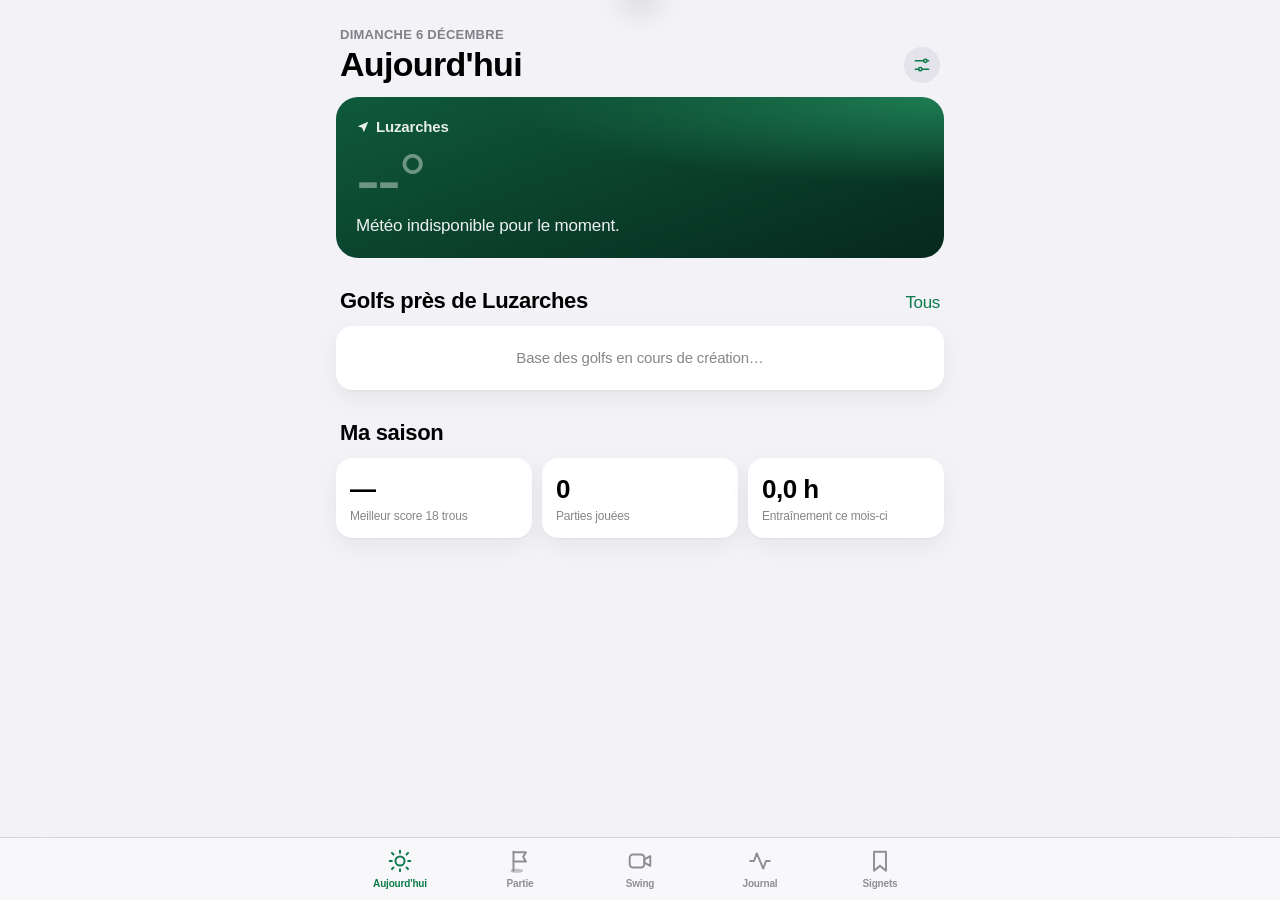
==== commit bf3bac45: "Plan GPS satellite des trous, suivi des coups, base des golfs locale - Vue satellite (MapLibre + Esr" ====
--- a/index.html
+++ b/index.html
@@ -13,6 +13,7 @@
   <link rel="manifest" href="manifest.webmanifest">
   <link rel="icon" href="icon.svg" type="image/svg+xml">
   <link rel="apple-touch-icon" href="icon-192.png">
+  <link rel="stylesheet" href="lib/maplibre-gl.css">
   <link rel="stylesheet" href="style.css">
 </head>
 <body>
@@ -20,7 +21,27 @@
   <nav class="tabbar" id="tabbar"></nav>
   <div class="sheet-backdrop" id="backdrop"></div>
   <section class="sheet" id="sheet" role="dialog" aria-modal="true"></section>
+  <section class="play" id="play">
+    <header class="play-top">
+      <button class="pt-btn" data-a="close-play" aria-label="Fermer le plan">✕</button>
+      <div class="pt-mid"><div id="play-hole"></div><div id="play-info"></div></div>
+      <button class="pt-btn" data-a="pv-score" aria-label="Carte de score">☰</button>
+    </header>
+    <div id="map"></div>
+    <div class="gd" id="gd"></div>
+    <div class="wind" id="wind"></div>
+    <div class="tools">
+      <button class="tool shot" id="btn-shot" data-a="shot"><svg viewBox="0 0 24 24" fill="none" stroke="currentColor" stroke-width="1.8"><circle cx="12" cy="12" r="8.5"/><circle cx="9.5" cy="9.5" r=".9" fill="currentColor"/><circle cx="13" cy="8.5" r=".9" fill="currentColor"/><circle cx="10.5" cy="13" r=".9" fill="currentColor"/><circle cx="14.5" cy="12" r=".9" fill="currentColor"/></svg><span>Coup</span></button>
+      <button class="tool" id="btn-motion" data-a="motion"><svg viewBox="0 0 24 24" fill="none" stroke="currentColor" stroke-width="1.8" stroke-linecap="round"><rect x="7" y="3" width="10" height="18" rx="2.5"/><path d="M3 9c-1 2-1 4 0 6M21 9c1 2 1 4 0 6"/></svg><span>Auto</span></button>
+      <button class="tool" data-a="recenter"><svg viewBox="0 0 24 24" fill="none" stroke="currentColor" stroke-width="1.8"><circle cx="12" cy="12" r="8"/><circle cx="12" cy="12" r="3"/><path d="M12 1.5v4M12 18.5v4M1.5 12h4M18.5 12h4"/></svg><span>Centrer</span></button>
+    </div>
+    <div class="last-shot" id="last-shot"></div>
+    <div class="play-status" id="play-status"></div>
+    <nav class="play-nav"><button id="pv-prev" data-a="pv-prev">‹</button><button id="pv-score" class="main" data-a="pv-score">Saisir le score</button><button id="pv-next" data-a="pv-next">›</button></nav>
+  </section>
   <div class="toast" id="toast"></div>
+  <script src="lib/maplibre-gl.js"></script>
+  <script src="icons.js"></script>
   <script src="app.js"></script>
 </body>
 </html>
--- a/lib/maplibre-gl.css
+++ b/lib/maplibre-gl.css
@@ -0,0 +1 @@
+.maplibregl-map{font:12px/20px Helvetica Neue,Arial,Helvetica,sans-serif;overflow:hidden;position:relative;-webkit-tap-highlight-color:rgb(0 0 0/0)}.maplibregl-canvas{left:0;position:absolute;top:0}.maplibregl-map:fullscreen{height:100%;width:100%}.maplibregl-ctrl-group button.maplibregl-ctrl-compass{touch-action:none}.maplibregl-canvas-container.maplibregl-interactive,.maplibregl-ctrl-group button.maplibregl-ctrl-compass{cursor:grab;-webkit-user-select:none;-moz-user-select:none;user-select:none}.maplibregl-canvas-container.maplibregl-interactive.maplibregl-track-pointer{cursor:pointer}.maplibregl-canvas-container.maplibregl-interactive:active,.maplibregl-ctrl-group button.maplibregl-ctrl-compass:active{cursor:grabbing}.maplibregl-canvas-container.maplibregl-touch-zoom-rotate,.maplibregl-canvas-container.maplibregl-touch-zoom-rotate .maplibregl-canvas{touch-action:pan-x pan-y}.maplibregl-canvas-container.maplibregl-touch-drag-pan,.maplibregl-canvas-container.maplibregl-touch-drag-pan .maplibregl-canvas{touch-action:pinch-zoom}.maplibregl-canvas-container.maplibregl-touch-zoom-rotate.maplibregl-touch-drag-pan,.maplibregl-canvas-container.maplibregl-touch-zoom-rotate.maplibregl-touch-drag-pan .maplibregl-canvas{touch-action:none}.maplibregl-canvas-container.maplibregl-touch-drag-pan.maplibregl-cooperative-gestures,.maplibregl-canvas-container.maplibregl-touch-drag-pan.maplibregl-cooperative-gestures .maplibregl-canvas{touch-action:pan-x pan-y}.maplibregl-ctrl-bottom-left,.maplibregl-ctrl-bottom-right,.maplibregl-ctrl-top-left,.maplibregl-ctrl-top-right{pointer-events:none;position:absolute;z-index:2}.maplibregl-ctrl-top-left{left:0;top:0}.maplibregl-ctrl-top-right{right:0;top:0}.maplibregl-ctrl-bottom-left{bottom:0;left:0}.maplibregl-ctrl-bottom-right{bottom:0;right:0}.maplibregl-ctrl{clear:both;pointer-events:auto;transform:translate(0)}.maplibregl-ctrl-top-left .maplibregl-ctrl{float:left;margin:10px 0 0 10px}.maplibregl-ctrl-top-right .maplibregl-ctrl{float:right;margin:10px 10px 0 0}.maplibregl-ctrl-bottom-left .maplibregl-ctrl{float:left;margin:0 0 10px 10px}.maplibregl-ctrl-bottom-right .maplibregl-ctrl{float:right;margin:0 10px 10px 0}.maplibregl-ctrl-group{background:#fff;border-radius:4px}.maplibregl-ctrl-group:not(:empty){box-shadow:0 0 0 2px rgba(0,0,0,.1)}@media (forced-colors:active){.maplibregl-ctrl-group:not(:empty){box-shadow:0 0 0 2px ButtonText}}.maplibregl-ctrl-group button{background-color:transparent;border:0;box-sizing:border-box;cursor:pointer;display:block;height:29px;outline:none;padding:0;width:29px}.maplibregl-ctrl-group button+button{border-top:1px solid #ddd}.maplibregl-ctrl button .maplibregl-ctrl-icon{background-position:50%;background-repeat:no-repeat;display:block;height:100%;width:100%}@media (forced-colors:active){.maplibregl-ctrl-icon{background-color:transparent}.maplibregl-ctrl-group button+button{border-top:1px solid ButtonText}}.maplibregl-ctrl button::-moz-focus-inner{border:0;padding:0}.maplibregl-ctrl-attrib-button:focus,.maplibregl-ctrl-group button:focus{box-shadow:0 0 2px 2px #0096ff}.maplibregl-ctrl button:disabled{cursor:not-allowed}.maplibregl-ctrl button:disabled .maplibregl-ctrl-icon{opacity:.25}.maplibregl-ctrl button:not(:disabled):hover{background-color:rgb(0 0 0/5%)}.maplibregl-ctrl-group button:focus:focus-visible{box-shadow:0 0 2px 2px #0096ff}.maplibregl-ctrl-group button:focus:not(:focus-visible){box-shadow:none}.maplibregl-ctrl-group button:focus:first-child{border-radius:4px 4px 0 0}.maplibregl-ctrl-group button:focus:last-child{border-radius:0 0 4px 4px}.maplibregl-ctrl-group button:focus:only-child{border-radius:inherit}.maplibregl-ctrl button.maplibregl-ctrl-zoom-out .maplibregl-ctrl-icon{background-image:url("data:image/svg+xml;charset=utf-8,%3Csvg xmlns='http://www.w3.org/2000/svg' width='29' height='29' fill='%23333' viewBox='0 0 29 29'%3E%3Cpath d='M10 13c-.75 0-1.5.75-1.5 1.5S9.25 16 10 16h9c.75 0 1.5-.75 1.5-1.5S19.75 13 19 13z'/%3E%3C/svg%3E")}.maplibregl-ctrl button.maplibregl-ctrl-zoom-in .maplibregl-ctrl-icon{background-image:url("data:image/svg+xml;charset=utf-8,%3Csvg xmlns='http://www.w3.org/2000/svg' width='29' height='29' fill='%23333' viewBox='0 0 29 29'%3E%3Cpath d='M14.5 8.5c-.75 0-1.5.75-1.5 1.5v3h-3c-.75 0-1.5.75-1.5 1.5S9.25 16 10 16h3v3c0 .75.75 1.5 1.5 1.5S16 19.75 16 19v-3h3c.75 0 1.5-.75 1.5-1.5S19.75 13 19 13h-3v-3c0-.75-.75-1.5-1.5-1.5'/%3E%3C/svg%3E")}@media (forced-colors:active){.maplibregl-ctrl button.maplibregl-ctrl-zoom-out .maplibregl-ctrl-icon{background-image:url("data:image/svg+xml;charset=utf-8,%3Csvg xmlns='http://www.w3.org/2000/svg' width='29' height='29' fill='%23fff' viewBox='0 0 29 29'%3E%3Cpath d='M10 13c-.75 0-1.5.75-1.5 1.5S9.25 16 10 16h9c.75 0 1.5-.75 1.5-1.5S19.75 13 19 13z'/%3E%3C/svg%3E")}.maplibregl-ctrl button.maplibregl-ctrl-zoom-in .maplibregl-ctrl-icon{background-image:url("data:image/svg+xml;charset=utf-8,%3Csvg xmlns='http://www.w3.org/2000/svg' width='29' height='29' fill='%23fff' viewBox='0 0 29 29'%3E%3Cpath d='M14.5 8.5c-.75 0-1.5.75-1.5 1.5v3h-3c-.75 0-1.5.75-1.5 1.5S9.25 16 10 16h3v3c0 .75.75 1.5 1.5 1.5S16 19.75 16 19v-3h3c.75 0 1.5-.75 1.5-1.5S19.75 13 19 13h-3v-3c0-.75-.75-1.5-1.5-1.5'/%3E%3C/svg%3E")}}@media (forced-colors:active) and (prefers-color-scheme:light){.maplibregl-ctrl button.maplibregl-ctrl-zoom-out .maplibregl-ctrl-icon{background-image:url("data:image/svg+xml;charset=utf-8,%3Csvg xmlns='http://www.w3.org/2000/svg' width='29' height='29' viewBox='0 0 29 29'%3E%3Cpath d='M10 13c-.75 0-1.5.75-1.5 1.5S9.25 16 10 16h9c.75 0 1.5-.75 1.5-1.5S19.75 13 19 13z'/%3E%3C/svg%3E")}.maplibregl-ctrl button.maplibregl-ctrl-zoom-in .maplibregl-ctrl-icon{background-image:url("data:image/svg+xml;charset=utf-8,%3Csvg xmlns='http://www.w3.org/2000/svg' width='29' height='29' viewBox='0 0 29 29'%3E%3Cpath d='M14.5 8.5c-.75 0-1.5.75-1.5 1.5v3h-3c-.75 0-1.5.75-1.5 1.5S9.25 16 10 16h3v3c0 .75.75 1.5 1.5 1.5S16 19.75 16 19v-3h3c.75 0 1.5-.75 1.5-1.5S19.75 13 19 13h-3v-3c0-.75-.75-1.5-1.5-1.5'/%3E%3C/svg%3E")}}.maplibregl-ctrl button.maplibregl-ctrl-fullscreen .maplibregl-ctrl-icon{background-image:url("data:image/svg+xml;charset=utf-8,%3Csvg xmlns='http://www.w3.org/2000/svg' width='29' height='29' fill='%23333' viewBox='0 0 29 29'%3E%3Cpath d='M24 16v5.5c0 1.75-.75 2.5-2.5 2.5H16v-1l3-1.5-4-5.5 1-1 5.5 4 1.5-3zM6 16l1.5 3 5.5-4 1 1-4 5.5 3 1.5v1H7.5C5.75 24 5 23.25 5 21.5V16zm7-11v1l-3 1.5 4 5.5-1 1-5.5-4L6 13H5V7.5C5 5.75 5.75 5 7.5 5zm11 2.5c0-1.75-.75-2.5-2.5-2.5H16v1l3 1.5-4 5.5 1 1 5.5-4 1.5 3h1z'/%3E%3C/svg%3E")}.maplibregl-ctrl button.maplibregl-ctrl-shrink .maplibregl-ctrl-icon{background-image:url("data:image/svg+xml;charset=utf-8,%3Csvg xmlns='http://www.w3.org/2000/svg' width='29' height='29' viewBox='0 0 29 29'%3E%3Cpath d='M18.5 16c-1.75 0-2.5.75-2.5 2.5V24h1l1.5-3 5.5 4 1-1-4-5.5 3-1.5v-1zM13 18.5c0-1.75-.75-2.5-2.5-2.5H5v1l3 1.5L4 24l1 1 5.5-4 1.5 3h1zm3-8c0 1.75.75 2.5 2.5 2.5H24v-1l-3-1.5L25 5l-1-1-5.5 4L17 5h-1zM10.5 13c1.75 0 2.5-.75 2.5-2.5V5h-1l-1.5 3L5 4 4 5l4 5.5L5 12v1z'/%3E%3C/svg%3E")}@media (forced-colors:active){.maplibregl-ctrl button.maplibregl-ctrl-fullscreen .maplibregl-ctrl-icon{background-image:url("data:image/svg+xml;charset=utf-8,%3Csvg xmlns='http://www.w3.org/2000/svg' width='29' height='29' fill='%23fff' viewBox='0 0 29 29'%3E%3Cpath d='M24 16v5.5c0 1.75-.75 2.5-2.5 2.5H16v-1l3-1.5-4-5.5 1-1 5.5 4 1.5-3zM6 16l1.5 3 5.5-4 1 1-4 5.5 3 1.5v1H7.5C5.75 24 5 23.25 5 21.5V16zm7-11v1l-3 1.5 4 5.5-1 1-5.5-4L6 13H5V7.5C5 5.75 5.75 5 7.5 5zm11 2.5c0-1.75-.75-2.5-2.5-2.5H16v1l3 1.5-4 5.5 1 1 5.5-4 1.5 3h1z'/%3E%3C/svg%3E")}.maplibregl-ctrl button.maplibregl-ctrl-shrink .maplibregl-ctrl-icon{background-image:url("data:image/svg+xml;charset=utf-8,%3Csvg xmlns='http://www.w3.org/2000/svg' width='29' height='29' fill='%23fff' viewBox='0 0 29 29'%3E%3Cpath d='M18.5 16c-1.75 0-2.5.75-2.5 2.5V24h1l1.5-3 5.5 4 1-1-4-5.5 3-1.5v-1zM13 18.5c0-1.75-.75-2.5-2.5-2.5H5v1l3 1.5L4 24l1 1 5.5-4 1.5 3h1zm3-8c0 1.75.75 2.5 2.5 2.5H24v-1l-3-1.5L25 5l-1-1-5.5 4L17 5h-1zM10.5 13c1.75 0 2.5-.75 2.5-2.5V5h-1l-1.5 3L5 4 4 5l4 5.5L5 12v1z'/%3E%3C/svg%3E")}}@media (forced-colors:active) and (prefers-color-scheme:light){.maplibregl-ctrl button.maplibregl-ctrl-fullscreen .maplibregl-ctrl-icon{background-image:url("data:image/svg+xml;charset=utf-8,%3Csvg xmlns='http://www.w3.org/2000/svg' width='29' height='29' viewBox='0 0 29 29'%3E%3Cpath d='M24 16v5.5c0 1.75-.75 2.5-2.5 2.5H16v-1l3-1.5-4-5.5 1-1 5.5 4 1.5-3zM6 16l1.5 3 5.5-4 1 1-4 5.5 3 1.5v1H7.5C5.75 24 5 23.25 5 21.5V16zm7-11v1l-3 1.5 4 5.5-1 1-5.5-4L6 13H5V7.5C5 5.75 5.75 5 7.5 5zm11 2.5c0-1.75-.75-2.5-2.5-2.5H16v1l3 1.5-4 5.5 1 1 5.5-4 1.5 3h1z'/%3E%3C/svg%3E")}.maplibregl-ctrl button.maplibregl-ctrl-shrink .maplibregl-ctrl-icon{background-image:url("data:image/svg+xml;charset=utf-8,%3Csvg xmlns='http://www.w3.org/2000/svg' width='29' height='29' viewBox='0 0 29 29'%3E%3Cpath d='M18.5 16c-1.75 0-2.5.75-2.5 2.5V24h1l1.5-3 5.5 4 1-1-4-5.5 3-1.5v-1zM13 18.5c0-1.75-.75-2.5-2.5-2.5H5v1l3 1.5L4 24l1 1 5.5-4 1.5 3h1zm3-8c0 1.75.75 2.5 2.5 2.5H24v-1l-3-1.5L25 5l-1-1-5.5 4L17 5h-1zM10.5 13c1.75 0 2.5-.75 2.5-2.5V5h-1l-1.5 3L5 4 4 5l4 5.5L5 12v1z'/%3E%3C/svg%3E")}}.maplibregl-ctrl button.maplibregl-ctrl-compass .maplibregl-ctrl-icon{background-image:url("data:image/svg+xml;charset=utf-8,%3Csvg xmlns='http://www.w3.org/2000/svg' width='29' height='29' fill='%23333' viewBox='0 0 29 29'%3E%3Cpath d='m10.5 14 4-8 4 8z'/%3E%3Cpath fill='%23ccc' d='m10.5 16 4 8 4-8z'/%3E%3C/svg%3E")}@media (forced-colors:active){.maplibregl-ctrl button.maplibregl-ctrl-compass .maplibregl-ctrl-icon{background-image:url("data:image/svg+xml;charset=utf-8,%3Csvg xmlns='http://www.w3.org/2000/svg' width='29' height='29' fill='%23fff' viewBox='0 0 29 29'%3E%3Cpath d='m10.5 14 4-8 4 8z'/%3E%3Cpath fill='%23ccc' d='m10.5 16 4 8 4-8z'/%3E%3C/svg%3E")}}@media (forced-colors:active) and (prefers-color-scheme:light){.maplibregl-ctrl button.maplibregl-ctrl-compass .maplibregl-ctrl-icon{background-image:url("data:image/svg+xml;charset=utf-8,%3Csvg xmlns='http://www.w3.org/2000/svg' width='29' height='29' viewBox='0 0 29 29'%3E%3Cpath d='m10.5 14 4-8 4 8z'/%3E%3Cpath fill='%23ccc' d='m10.5 16 4 8 4-8z'/%3E%3C/svg%3E")}}.maplibregl-ctrl button.maplibregl-ctrl-terrain .maplibregl-ctrl-icon{background-image:url("data:image/svg+xml;charset=utf-8,%3Csvg xmlns='http://www.w3.org/2000/svg' width='22' height='22' fill='%23333' viewBox='0 0 22 22'%3E%3Cpath d='m1.754 13.406 4.453-4.851 3.09 3.09 3.281 3.277.969-.969-3.309-3.312 3.844-4.121 6.148 6.886h1.082v-.855l-7.207-8.07-4.84 5.187L6.169 6.57l-5.48 5.965v.871ZM.688 16.844h20.625v1.375H.688Zm0 0'/%3E%3C/svg%3E")}.maplibregl-ctrl button.maplibregl-ctrl-terrain-enabled .maplibregl-ctrl-icon{background-image:url("data:image/svg+xml;charset=utf-8,%3Csvg xmlns='http://www.w3.org/2000/svg' width='22' height='22' fill='%2333b5e5' viewBox='0 0 22 22'%3E%3Cpath d='m1.754 13.406 4.453-4.851 3.09 3.09 3.281 3.277.969-.969-3.309-3.312 3.844-4.121 6.148 6.886h1.082v-.855l-7.207-8.07-4.84 5.187L6.169 6.57l-5.48 5.965v.871ZM.688 16.844h20.625v1.375H.688Zm0 0'/%3E%3C/svg%3E")}.maplibregl-ctrl button.maplibregl-ctrl-geolocate .maplibregl-ctrl-icon{background-image:url("data:image/svg+xml;charset=utf-8,%3Csvg xmlns='http://www.w3.org/2000/svg' width='29' height='29' fill='%23333' viewBox='0 0 20 20'%3E%3Cpath d='M10 4C9 4 9 5 9 5v.1A5 5 0 0 0 5.1 9H5s-1 0-1 1 1 1 1 1h.1A5 5 0 0 0 9 14.9v.1s0 1 1 1 1-1 1-1v-.1a5 5 0 0 0 3.9-3.9h.1s1 0 1-1-1-1-1-1h-.1A5 5 0 0 0 11 5.1V5s0-1-1-1m0 2.5a3.5 3.5 0 1 1 0 7 3.5 3.5 0 1 1 0-7'/%3E%3Ccircle cx='10' cy='10' r='2'/%3E%3C/svg%3E")}.maplibregl-ctrl button.maplibregl-ctrl-geolocate:disabled .maplibregl-ctrl-icon{background-image:url("data:image/svg+xml;charset=utf-8,%3Csvg xmlns='http://www.w3.org/2000/svg' width='29' height='29' fill='%23aaa' viewBox='0 0 20 20'%3E%3Cpath d='M10 4C9 4 9 5 9 5v.1A5 5 0 0 0 5.1 9H5s-1 0-1 1 1 1 1 1h.1A5 5 0 0 0 9 14.9v.1s0 1 1 1 1-1 1-1v-.1a5 5 0 0 0 3.9-3.9h.1s1 0 1-1-1-1-1-1h-.1A5 5 0 0 0 11 5.1V5s0-1-1-1m0 2.5a3.5 3.5 0 1 1 0 7 3.5 3.5 0 1 1 0-7'/%3E%3Ccircle cx='10' cy='10' r='2'/%3E%3Cpath fill='red' d='m14 5 1 1-9 9-1-1z'/%3E%3C/svg%3E")}.maplibregl-ctrl button.maplibregl-ctrl-geolocate.maplibregl-ctrl-geolocate-active .maplibregl-ctrl-icon{background-image:url("data:image/svg+xml;charset=utf-8,%3Csvg xmlns='http://www.w3.org/2000/svg' width='29' height='29' fill='%2333b5e5' viewBox='0 0 20 20'%3E%3Cpath d='M10 4C9 4 9 5 9 5v.1A5 5 0 0 0 5.1 9H5s-1 0-1 1 1 1 1 1h.1A5 5 0 0 0 9 14.9v.1s0 1 1 1 1-1 1-1v-.1a5 5 0 0 0 3.9-3.9h.1s1 0 1-1-1-1-1-1h-.1A5 5 0 0 0 11 5.1V5s0-1-1-1m0 2.5a3.5 3.5 0 1 1 0 7 3.5 3.5 0 1 1 0-7'/%3E%3Ccircle cx='10' cy='10' r='2'/%3E%3C/svg%3E")}.maplibregl-ctrl button.maplibregl-ctrl-geolocate.maplibregl-ctrl-geolocate-active-error .maplibregl-ctrl-icon{background-image:url("data:image/svg+xml;charset=utf-8,%3Csvg xmlns='http://www.w3.org/2000/svg' width='29' height='29' fill='%23e58978' viewBox='0 0 20 20'%3E%3Cpath d='M10 4C9 4 9 5 9 5v.1A5 5 0 0 0 5.1 9H5s-1 0-1 1 1 1 1 1h.1A5 5 0 0 0 9 14.9v.1s0 1 1 1 1-1 1-1v-.1a5 5 0 0 0 3.9-3.9h.1s1 0 1-1-1-1-1-1h-.1A5 5 0 0 0 11 5.1V5s0-1-1-1m0 2.5a3.5 3.5 0 1 1 0 7 3.5 3.5 0 1 1 0-7'/%3E%3Ccircle cx='10' cy='10' r='2'/%3E%3C/svg%3E")}.maplibregl-ctrl button.maplibregl-ctrl-geolocate.maplibregl-ctrl-geolocate-background .maplibregl-ctrl-icon{background-image:url("data:image/svg+xml;charset=utf-8,%3Csvg xmlns='http://www.w3.org/2000/svg' width='29' height='29' fill='%2333b5e5' viewBox='0 0 20 20'%3E%3Cpath d='M10 4C9 4 9 5 9 5v.1A5 5 0 0 0 5.1 9H5s-1 0-1 1 1 1 1 1h.1A5 5 0 0 0 9 14.9v.1s0 1 1 1 1-1 1-1v-.1a5 5 0 0 0 3.9-3.9h.1s1 0 1-1-1-1-1-1h-.1A5 5 0 0 0 11 5.1V5s0-1-1-1m0 2.5a3.5 3.5 0 1 1 0 7 3.5 3.5 0 1 1 0-7'/%3E%3C/svg%3E")}.maplibregl-ctrl button.maplibregl-ctrl-geolocate.maplibregl-ctrl-geolocate-background-error .maplibregl-ctrl-icon{background-image:url("data:image/svg+xml;charset=utf-8,%3Csvg xmlns='http://www.w3.org/2000/svg' width='29' height='29' fill='%23e54e33' viewBox='0 0 20 20'%3E%3Cpath d='M10 4C9 4 9 5 9 5v.1A5 5 0 0 0 5.1 9H5s-1 0-1 1 1 1 1 1h.1A5 5 0 0 0 9 14.9v.1s0 1 1 1 1-1 1-1v-.1a5 5 0 0 0 3.9-3.9h.1s1 0 1-1-1-1-1-1h-.1A5 5 0 0 0 11 5.1V5s0-1-1-1m0 2.5a3.5 3.5 0 1 1 0 7 3.5 3.5 0 1 1 0-7'/%3E%3C/svg%3E")}.maplibregl-ctrl button.maplibregl-ctrl-geolocate.maplibregl-ctrl-geolocate-waiting .maplibregl-ctrl-icon{animation:maplibregl-spin 2s linear infinite}@media (forced-colors:active){.maplibregl-ctrl button.maplibregl-ctrl-geolocate .maplibregl-ctrl-icon{background-image:url("data:image/svg+xml;charset=utf-8,%3Csvg xmlns='http://www.w3.org/2000/svg' width='29' height='29' fill='%23fff' viewBox='0 0 20 20'%3E%3Cpath d='M10 4C9 4 9 5 9 5v.1A5 5 0 0 0 5.1 9H5s-1 0-1 1 1 1 1 1h.1A5 5 0 0 0 9 14.9v.1s0 1 1 1 1-1 1-1v-.1a5 5 0 0 0 3.9-3.9h.1s1 0 1-1-1-1-1-1h-.1A5 5 0 0 0 11 5.1V5s0-1-1-1m0 2.5a3.5 3.5 0 1 1 0 7 3.5 3.5 0 1 1 0-7'/%3E%3Ccircle cx='10' cy='10' r='2'/%3E%3C/svg%3E")}.maplibregl-ctrl button.maplibregl-ctrl-geolocate:disabled .maplibregl-ctrl-icon{background-image:url("data:image/svg+xml;charset=utf-8,%3Csvg xmlns='http://www.w3.org/2000/svg' width='29' height='29' fill='%23999' viewBox='0 0 20 20'%3E%3Cpath d='M10 4C9 4 9 5 9 5v.1A5 5 0 0 0 5.1 9H5s-1 0-1 1 1 1 1 1h.1A5 5 0 0 0 9 14.9v.1s0 1 1 1 1-1 1-1v-.1a5 5 0 0 0 3.9-3.9h.1s1 0 1-1-1-1-1-1h-.1A5 5 0 0 0 11 5.1V5s0-1-1-1m0 2.5a3.5 3.5 0 1 1 0 7 3.5 3.5 0 1 1 0-7'/%3E%3Ccircle cx='10' cy='10' r='2'/%3E%3Cpath fill='red' d='m14 5 1 1-9 9-1-1z'/%3E%3C/svg%3E")}.maplibregl-ctrl button.maplibregl-ctrl-geolocate.maplibregl-ctrl-geolocate-active .maplibregl-ctrl-icon{background-image:url("data:image/svg+xml;charset=utf-8,%3Csvg xmlns='http://www.w3.org/2000/svg' width='29' height='29' fill='%2333b5e5' viewBox='0 0 20 20'%3E%3Cpath d='M10 4C9 4 9 5 9 5v.1A5 5 0 0 0 5.1 9H5s-1 0-1 1 1 1 1 1h.1A5 5 0 0 0 9 14.9v.1s0 1 1 1 1-1 1-1v-.1a5 5 0 0 0 3.9-3.9h.1s1 0 1-1-1-1-1-1h-.1A5 5 0 0 0 11 5.1V5s0-1-1-1m0 2.5a3.5 3.5 0 1 1 0 7 3.5 3.5 0 1 1 0-7'/%3E%3Ccircle cx='10' cy='10' r='2'/%3E%3C/svg%3E")}.maplibregl-ctrl button.maplibregl-ctrl-geolocate.maplibregl-ctrl-geolocate-active-error .maplibregl-ctrl-icon{background-image:url("data:image/svg+xml;charset=utf-8,%3Csvg xmlns='http://www.w3.org/2000/svg' width='29' height='29' fill='%23e58978' viewBox='0 0 20 20'%3E%3Cpath d='M10 4C9 4 9 5 9 5v.1A5 5 0 0 0 5.1 9H5s-1 0-1 1 1 1 1 1h.1A5 5 0 0 0 9 14.9v.1s0 1 1 1 1-1 1-1v-.1a5 5 0 0 0 3.9-3.9h.1s1 0 1-1-1-1-1-1h-.1A5 5 0 0 0 11 5.1V5s0-1-1-1m0 2.5a3.5 3.5 0 1 1 0 7 3.5 3.5 0 1 1 0-7'/%3E%3Ccircle cx='10' cy='10' r='2'/%3E%3C/svg%3E")}.maplibregl-ctrl button.maplibregl-ctrl-geolocate.maplibregl-ctrl-geolocate-background .maplibregl-ctrl-icon{background-image:url("data:image/svg+xml;charset=utf-8,%3Csvg xmlns='http://www.w3.org/2000/svg' width='29' height='29' fill='%2333b5e5' viewBox='0 0 20 20'%3E%3Cpath d='M10 4C9 4 9 5 9 5v.1A5 5 0 0 0 5.1 9H5s-1 0-1 1 1 1 1 1h.1A5 5 0 0 0 9 14.9v.1s0 1 1 1 1-1 1-1v-.1a5 5 0 0 0 3.9-3.9h.1s1 0 1-1-1-1-1-1h-.1A5 5 0 0 0 11 5.1V5s0-1-1-1m0 2.5a3.5 3.5 0 1 1 0 7 3.5 3.5 0 1 1 0-7'/%3E%3C/svg%3E")}.maplibregl-ctrl button.maplibregl-ctrl-geolocate.maplibregl-ctrl-geolocate-background-error .maplibregl-ctrl-icon{background-image:url("data:image/svg+xml;charset=utf-8,%3Csvg xmlns='http://www.w3.org/2000/svg' width='29' height='29' fill='%23e54e33' viewBox='0 0 20 20'%3E%3Cpath d='M10 4C9 4 9 5 9 5v.1A5 5 0 0 0 5.1 9H5s-1 0-1 1 1 1 1 1h.1A5 5 0 0 0 9 14.9v.1s0 1 1 1 1-1 1-1v-.1a5 5 0 0 0 3.9-3.9h.1s1 0 1-1-1-1-1-1h-.1A5 5 0 0 0 11 5.1V5s0-1-1-1m0 2.5a3.5 3.5 0 1 1 0 7 3.5 3.5 0 1 1 0-7'/%3E%3C/svg%3E")}}@media (forced-colors:active) and (prefers-color-scheme:light){.maplibregl-ctrl button.maplibregl-ctrl-geolocate .maplibregl-ctrl-icon{background-image:url("data:image/svg+xml;charset=utf-8,%3Csvg xmlns='http://www.w3.org/2000/svg' width='29' height='29' viewBox='0 0 20 20'%3E%3Cpath d='M10 4C9 4 9 5 9 5v.1A5 5 0 0 0 5.1 9H5s-1 0-1 1 1 1 1 1h.1A5 5 0 0 0 9 14.9v.1s0 1 1 1 1-1 1-1v-.1a5 5 0 0 0 3.9-3.9h.1s1 0 1-1-1-1-1-1h-.1A5 5 0 0 0 11 5.1V5s0-1-1-1m0 2.5a3.5 3.5 0 1 1 0 7 3.5 3.5 0 1 1 0-7'/%3E%3Ccircle cx='10' cy='10' r='2'/%3E%3C/svg%3E")}.maplibregl-ctrl button.maplibregl-ctrl-geolocate:disabled .maplibregl-ctrl-icon{background-image:url("data:image/svg+xml;charset=utf-8,%3Csvg xmlns='http://www.w3.org/2000/svg' width='29' height='29' fill='%23666' viewBox='0 0 20 20'%3E%3Cpath d='M10 4C9 4 9 5 9 5v.1A5 5 0 0 0 5.1 9H5s-1 0-1 1 1 1 1 1h.1A5 5 0 0 0 9 14.9v.1s0 1 1 1 1-1 1-1v-.1a5 5 0 0 0 3.9-3.9h.1s1 0 1-1-1-1-1-1h-.1A5 5 0 0 0 11 5.1V5s0-1-1-1m0 2.5a3.5 3.5 0 1 1 0 7 3.5 3.5 0 1 1 0-7'/%3E%3Ccircle cx='10' cy='10' r='2'/%3E%3Cpath fill='red' d='m14 5 1 1-9 9-1-1z'/%3E%3C/svg%3E")}}@keyframes maplibregl-spin{0%{transform:rotate(0deg)}to{transform:rotate(1turn)}}a.maplibregl-ctrl-logo{background-image:url("data:image/svg+xml;charset=utf-8,%3Csvg xmlns='http://www.w3.org/2000/svg' width='88' height='23' fill='none'%3E%3Cpath fill='%23000' fill-opacity='.4' fill-rule='evenodd' d='M17.408 16.796h-1.827l2.501-12.095h.198l3.324 6.533.988 2.19.988-2.19 3.258-6.533h.181l2.6 12.095h-1.81l-1.218-5.644-.362-1.71-.658 1.71-2.929 5.644h-.098l-2.914-5.644-.757-1.71-.345 1.71zm1.958-3.42-.726 3.663a1.255 1.255 0 0 1-1.232 1.011h-1.827a1.255 1.255 0 0 1-1.229-1.509l2.501-12.095a1.255 1.255 0 0 1 1.23-1.001h.197a1.25 1.25 0 0 1 1.12.685l3.19 6.273 3.125-6.263a1.25 1.25 0 0 1 1.123-.695h.181a1.255 1.255 0 0 1 1.227.991l1.443 6.71a5 5 0 0 1 .314-.787l.009-.016a4.6 4.6 0 0 1 1.777-1.887c.782-.46 1.668-.667 2.611-.667a4.6 4.6 0 0 1 1.7.32l.306.134c.21-.16.474-.256.759-.256h1.694a1.255 1.255 0 0 1 1.212.925 1.255 1.255 0 0 1 1.212-.925h1.711c.284 0 .545.094.755.252.613-.3 1.312-.45 2.075-.45 1.356 0 2.557.445 3.482 1.4q.47.48.763 1.064V4.701a1.255 1.255 0 0 1 1.255-1.255h1.86A1.255 1.255 0 0 1 54.44 4.7v9.194h2.217c.19 0 .37.043.532.118v-4.77c0-.356.147-.678.385-.906a2.42 2.42 0 0 1-.682-1.71c0-.665.267-1.253.735-1.7a2.45 2.45 0 0 1 1.722-.674 2.43 2.43 0 0 1 1.705.675q.318.302.504.683V4.7a1.255 1.255 0 0 1 1.255-1.255h1.744A1.255 1.255 0 0 1 65.812 4.7v3.335a4.8 4.8 0 0 1 1.526-.246c.938 0 1.817.214 2.59.69a4.47 4.47 0 0 1 1.67 1.743v-.98a1.255 1.255 0 0 1 1.256-1.256h1.777c.233 0 .451.064.639.174a3.4 3.4 0 0 1 1.567-.372c.346 0 .861.02 1.285.232a1.25 1.25 0 0 1 .689 1.004 4.7 4.7 0 0 1 .853-.588c.795-.44 1.675-.647 2.61-.647 1.385 0 2.65.39 3.525 1.396.836.938 1.168 2.173 1.168 3.528q-.001.515-.056 1.051a1.255 1.255 0 0 1-.947 1.09l.408.952a1.255 1.255 0 0 1-.477 1.552c-.418.268-.92.463-1.458.612-.613.171-1.304.244-2.049.244-1.06 0-2.043-.207-2.886-.698l-.015-.008c-.798-.48-1.419-1.135-1.818-1.963l-.004-.008a5.8 5.8 0 0 1-.548-2.512q0-.429.053-.843a1.3 1.3 0 0 1-.333-.086l-.166-.004c-.223 0-.426.062-.643.228-.03.024-.142.139-.142.59v3.883a1.255 1.255 0 0 1-1.256 1.256h-1.777a1.255 1.255 0 0 1-1.256-1.256V15.69l-.032.057a4.8 4.8 0 0 1-1.86 1.833 5.04 5.04 0 0 1-2.484.634 4.5 4.5 0 0 1-1.935-.424 1.25 1.25 0 0 1-.764.258h-1.71a1.255 1.255 0 0 1-1.256-1.255V7.687a2.4 2.4 0 0 1-.428.625c.253.23.412.561.412.93v7.553a1.255 1.255 0 0 1-1.256 1.255h-1.843a1.25 1.25 0 0 1-.894-.373c-.228.23-.544.373-.894.373H51.32a1.255 1.255 0 0 1-1.256-1.255v-1.251l-.061.117a4.7 4.7 0 0 1-1.782 1.884 4.77 4.77 0 0 1-2.485.67 5.6 5.6 0 0 1-1.485-.188l.009 2.764a1.255 1.255 0 0 1-1.255 1.259h-1.729a1.255 1.255 0 0 1-1.255-1.255v-3.537a1.255 1.255 0 0 1-1.167.793h-1.679a1.25 1.25 0 0 1-.77-.263 4.5 4.5 0 0 1-1.945.429c-.885 0-1.724-.21-2.495-.632l-.017-.01a5 5 0 0 1-1.081-.836 1.255 1.255 0 0 1-1.254 1.312h-1.81a1.255 1.255 0 0 1-1.228-.99l-.782-3.625-2.044 3.939a1.25 1.25 0 0 1-1.115.676h-.098a1.25 1.25 0 0 1-1.116-.68l-2.061-3.994zM35.92 16.63l.207-.114.223-.15q.493-.356.735-.785l.061-.118.033 1.332h1.678V9.242h-1.694l-.033 1.267q-.133-.329-.526-.658l-.032-.028a3.2 3.2 0 0 0-.668-.428l-.27-.12a3.3 3.3 0 0 0-1.235-.23q-1.136-.001-1.974.493a3.36 3.36 0 0 0-1.3 1.382q-.445.89-.444 2.074 0 1.2.51 2.107a3.8 3.8 0 0 0 1.382 1.381 3.9 3.9 0 0 0 1.893.477q.795 0 1.455-.33zm-2.789-5.38q-.576.675-.575 1.762 0 1.102.559 1.794.576.675 1.645.675a2.25 2.25 0 0 0 .934-.19 2.2 2.2 0 0 0 .468-.29l.178-.161a2.2 2.2 0 0 0 .397-.561q.244-.5.244-1.15v-.115q0-.708-.296-1.267l-.043-.077a2.2 2.2 0 0 0-.633-.709l-.13-.086-.047-.028a2.1 2.1 0 0 0-1.073-.285q-1.052 0-1.629.692zm2.316 2.706c.163-.17.28-.407.28-.83v-.114c0-.292-.06-.508-.15-.68a.96.96 0 0 0-.353-.389.85.85 0 0 0-.464-.127c-.4 0-.56.114-.664.239l-.01.012c-.148.174-.275.45-.275.945 0 .506.122.801.27.99.097.11.266.224.68.224.303 0 .504-.09.687-.269zm7.545 1.705a2.6 2.6 0 0 0 .331.423q.319.33.755.548l.173.074q.65.255 1.49.255 1.02 0 1.844-.493a3.45 3.45 0 0 0 1.316-1.4q.493-.904.493-2.089 0-1.909-.988-2.913-.988-1.02-2.584-1.02-.898 0-1.575.347a3 3 0 0 0-.415.262l-.199.166a3.4 3.4 0 0 0-.64.82V9.242h-1.712v11.553h1.729l-.017-5.134zm.53-1.138q.206.29.48.5l.155.11.053.034q.51.296 1.119.297 1.07 0 1.645-.675.577-.69.576-1.762 0-1.119-.576-1.777-.558-.675-1.645-.675-.435 0-.835.16a2 2 0 0 0-.284.136 2 2 0 0 0-.363.254 2.2 2.2 0 0 0-.46.569l-.082.162a2.6 2.6 0 0 0-.213 1.072v.115q0 .707.296 1.267l.135.211zm.964-.818a1.1 1.1 0 0 0 .367.385.94.94 0 0 0 .476.118c.423 0 .59-.117.687-.23.159-.194.28-.478.28-.95 0-.53-.133-.8-.266-.952l-.021-.025c-.078-.094-.231-.221-.68-.221a1 1 0 0 0-.503.135l-.012.007a.86.86 0 0 0-.335.343c-.073.133-.132.324-.132.614v.115a1.4 1.4 0 0 0 .14.66zm15.7-6.222q.347-.346.346-.856a1.05 1.05 0 0 0-.345-.79 1.18 1.18 0 0 0-.84-.329q-.51 0-.855.33a1.05 1.05 0 0 0-.346.79q0 .51.346.855.345.346.856.346.51 0 .839-.346zm4.337 9.314.033-1.332q.191.403.59.747l.098.081a4 4 0 0 0 .316.224l.223.122a3.2 3.2 0 0 0 1.44.322 3.8 3.8 0 0 0 1.875-.477 3.5 3.5 0 0 0 1.382-1.366q.527-.89.526-2.09 0-1.184-.444-2.073a3.24 3.24 0 0 0-1.283-1.399q-.823-.51-1.942-.51a3.5 3.5 0 0 0-1.527.344l-.086.043-.165.09a3 3 0 0 0-.33.214q-.432.315-.656.707a2 2 0 0 0-.099.198l.082-1.283V4.701h-1.744v12.095zm.473-2.509a2.5 2.5 0 0 0 .566.7q.117.098.245.18l.144.08a2.1 2.1 0 0 0 .975.232q1.07 0 1.645-.675.576-.69.576-1.778 0-1.102-.576-1.777-.56-.691-1.645-.692a2.2 2.2 0 0 0-1.015.235q-.22.113-.415.282l-.15.142a2.1 2.1 0 0 0-.42.594q-.223.479-.223 1.1v.115q0 .705.293 1.26zm2.616-.293c.157-.191.28-.479.28-.967 0-.51-.13-.79-.276-.961l-.021-.026c-.082-.1-.232-.225-.67-.225a.87.87 0 0 0-.681.279l-.012.011c-.154.155-.274.38-.274.807v.115c0 .285.057.499.144.669a1.1 1.1 0 0 0 .367.405c.137.082.28.123.455.123.423 0 .59-.118.686-.23zm8.266-3.013q.345-.13.724-.14l.069-.002q.493 0 .642.099l.247-1.794q-.196-.099-.717-.099a2.3 2.3 0 0 0-.545.063 2 2 0 0 0-.411.148 2.2 2.2 0 0 0-.4.249 2.5 2.5 0 0 0-.485.499 2.7 2.7 0 0 0-.32.581l-.05.137v-1.48h-1.778v7.553h1.777v-3.884q0-.546.159-.943a1.5 1.5 0 0 1 .466-.636 2.5 2.5 0 0 1 .399-.253 2 2 0 0 1 .224-.099zm9.784 2.656.05-.922q0-1.743-.856-2.698-.838-.97-2.584-.97-1.119-.001-2.007.493a3.46 3.46 0 0 0-1.4 1.382q-.493.906-.493 2.106 0 1.07.428 1.975.428.89 1.332 1.432.906.526 2.255.526.973 0 1.668-.185l.044-.012.135-.04q.613-.184.984-.421l-.542-1.267q-.3.162-.642.274l-.297.087q-.51.131-1.3.131-.954 0-1.497-.444a1.6 1.6 0 0 1-.192-.193q-.366-.44-.512-1.234l-.004-.021zm-5.427-1.256-.003.022h3.752v-.138q-.011-.727-.288-1.118a1 1 0 0 0-.156-.176q-.46-.428-1.316-.428-.986 0-1.494.604-.379.45-.494 1.234zm-27.053 2.77V4.7h-1.86v12.095h5.333V15.15zm7.103-5.908v7.553h-1.843V9.242h1.843z'/%3E%3Cpath fill='%23fff' d='m19.63 11.151-.757-1.71-.345 1.71-1.12 5.644h-1.827L18.083 4.7h.197l3.325 6.533.988 2.19.988-2.19L26.839 4.7h.181l2.6 12.095h-1.81l-1.218-5.644-.362-1.71-.658 1.71-2.93 5.644h-.098l-2.913-5.644zm14.836 5.81q-1.02 0-1.893-.478a3.8 3.8 0 0 1-1.381-1.382q-.51-.906-.51-2.106 0-1.185.444-2.074a3.36 3.36 0 0 1 1.3-1.382q.839-.494 1.974-.494a3.3 3.3 0 0 1 1.234.231 3.3 3.3 0 0 1 .97.575q.396.33.527.659l.033-1.267h1.694v7.553H37.18l-.033-1.332q-.279.593-1.02 1.053a3.17 3.17 0 0 1-1.662.444zm.296-1.482q.938 0 1.58-.642.642-.66.642-1.711v-.115q0-.708-.296-1.267a2.2 2.2 0 0 0-.807-.872 2.1 2.1 0 0 0-1.119-.313q-1.053 0-1.629.692-.575.675-.575 1.76 0 1.103.559 1.795.577.675 1.645.675zm6.521-6.237h1.711v1.4q.906-1.597 2.83-1.597 1.596 0 2.584 1.02.988 1.005.988 2.914 0 1.185-.493 2.09a3.46 3.46 0 0 1-1.316 1.399 3.5 3.5 0 0 1-1.844.493q-.954 0-1.662-.329a2.67 2.67 0 0 1-1.086-.97l.017 5.134h-1.728zm4.048 6.22q1.07 0 1.645-.674.577-.69.576-1.762 0-1.119-.576-1.777-.558-.675-1.645-.675-.592 0-1.12.296-.51.28-.822.823-.296.527-.296 1.234v.115q0 .708.296 1.267.313.543.823.855.51.296 1.119.297z'/%3E%3Cpath fill='%23e1e3e9' d='M51.325 4.7h1.86v10.45h3.473v1.646h-5.333zm7.12 4.542h1.843v7.553h-1.843zm.905-1.415a1.16 1.16 0 0 1-.856-.346 1.17 1.17 0 0 1-.346-.856 1.05 1.05 0 0 1 .346-.79q.346-.329.856-.329.494 0 .839.33a1.05 1.05 0 0 1 .345.79 1.16 1.16 0 0 1-.345.855q-.33.346-.84.346zm7.875 9.133a3.17 3.17 0 0 1-1.662-.444q-.723-.46-1.004-1.053l-.033 1.332h-1.71V4.701h1.743v4.657l-.082 1.283q.279-.658 1.086-1.119a3.5 3.5 0 0 1 1.778-.477q1.119 0 1.942.51a3.24 3.24 0 0 1 1.283 1.4q.445.888.444 2.072 0 1.201-.526 2.09a3.5 3.5 0 0 1-1.382 1.366 3.8 3.8 0 0 1-1.876.477zm-.296-1.481q1.069 0 1.645-.675.577-.69.577-1.778 0-1.102-.577-1.776-.56-.691-1.645-.692a2.12 2.12 0 0 0-1.58.659q-.642.641-.642 1.694v.115q0 .71.296 1.267a2.4 2.4 0 0 0 .807.872 2.1 2.1 0 0 0 1.119.313zm5.927-6.237h1.777v1.481q.263-.757.856-1.217a2.14 2.14 0 0 1 1.349-.46q.527 0 .724.098l-.247 1.794q-.149-.099-.642-.099-.774 0-1.416.494-.626.493-.626 1.58v3.883h-1.777V9.242zm9.534 7.718q-1.35 0-2.255-.526-.904-.543-1.332-1.432a4.6 4.6 0 0 1-.428-1.975q0-1.2.493-2.106a3.46 3.46 0 0 1 1.4-1.382q.889-.495 2.007-.494 1.744 0 2.584.97.855.956.856 2.7 0 .444-.05.92h-5.43q.18 1.005.708 1.45.542.443 1.497.443.79 0 1.3-.131a4 4 0 0 0 .938-.362l.542 1.267q-.411.263-1.119.46-.708.198-1.711.197zm1.596-4.558q.016-1.02-.444-1.432-.46-.428-1.316-.428-1.728 0-1.991 1.86z'/%3E%3Cpath d='M5.074 15.948a.484.657 0 0 0-.486.659v1.84a.484.657 0 0 0 .486.659h4.101a.484.657 0 0 0 .486-.659v-1.84a.484.657 0 0 0-.486-.659zm3.56 1.16H5.617v.838h3.017z' style='fill:%23fff;fill-rule:evenodd;stroke-width:1.03600001'/%3E%3Cg style='stroke-width:1.12603545'%3E%3Cpath d='M-9.408-1.416c-3.833-.025-7.056 2.912-7.08 6.615-.02 3.08 1.653 4.832 3.107 6.268.903.892 1.721 1.74 2.32 2.902l-.525-.004c-.543-.003-.992.304-1.24.639a1.87 1.87 0 0 0-.362 1.121l-.011 1.877c-.003.402.104.787.347 1.125.244.338.688.653 1.23.656l4.142.028c.542.003.99-.306 1.238-.641a1.87 1.87 0 0 0 .363-1.121l.012-1.875a1.87 1.87 0 0 0-.348-1.127c-.243-.338-.688-.653-1.23-.656l-.518-.004c.597-1.145 1.425-1.983 2.348-2.87 1.473-1.414 3.18-3.149 3.2-6.226-.016-3.59-2.923-6.684-6.993-6.707m-.006 1.1v.002c3.274.02 5.92 2.532 5.9 5.6-.017 2.706-1.39 4.026-2.863 5.44-1.034.994-2.118 2.033-2.814 3.633-.018.041-.052.055-.075.065q-.013.004-.02.01a.34.34 0 0 1-.226.084.34.34 0 0 1-.224-.086l-.092-.077c-.699-1.615-1.768-2.669-2.781-3.67-1.454-1.435-2.797-2.762-2.78-5.478.02-3.067 2.7-5.545 5.975-5.523m-.02 2.826c-1.62-.01-2.944 1.315-2.955 2.96-.01 1.646 1.295 2.988 2.916 2.999h.002c1.621.01 2.943-1.316 2.953-2.961.011-1.646-1.294-2.988-2.916-2.998m-.005 1.1c1.017.006 1.829.83 1.822 1.89s-.83 1.874-1.848 1.867c-1.018-.006-1.829-.83-1.822-1.89s.83-1.874 1.848-1.868m-2.155 11.857 4.14.025c.271.002.49.305.487.676l-.013 1.875c-.003.37-.224.67-.495.668l-4.14-.025c-.27-.002-.487-.306-.485-.676l.012-1.875c.003-.37.224-.67.494-.668' style='color:%23000;font-style:normal;font-variant:normal;font-weight:400;font-stretch:normal;font-size:medium;line-height:normal;font-family:sans-serif;font-variant-ligatures:normal;font-variant-position:normal;font-variant-caps:normal;font-variant-numeric:normal;font-variant-alternates:normal;font-feature-settings:normal;text-indent:0;text-align:start;text-decoration:none;text-decoration-line:none;text-decoration-style:solid;text-decoration-color:%23000;letter-spacing:normal;word-spacing:normal;text-transform:none;writing-mode:lr-tb;direction:ltr;text-orientation:mixed;dominant-baseline:auto;baseline-shift:baseline;text-anchor:start;white-space:normal;shape-padding:0;clip-rule:evenodd;display:inline;overflow:visible;visibility:visible;opacity:1;isolation:auto;mix-blend-mode:normal;color-interpolation:sRGB;color-interpolation-filters:linearRGB;solid-color:%23000;solid-opacity:1;vector-effect:none;fill:%23000;fill-opacity:.4;fill-rule:evenodd;stroke:none;stroke-width:2.47727823;stroke-linecap:butt;stroke-linejoin:miter;stroke-miterlimit:4;stroke-dasharray:none;stroke-dashoffset:0;stroke-opacity:1;color-rendering:auto;image-rendering:auto;shape-rendering:auto;text-rendering:auto' transform='translate(15.553 2.85)scale(.88807)'/%3E%3Cpath d='M-9.415-.316C-12.69-.338-15.37 2.14-15.39 5.207c-.017 2.716 1.326 4.041 2.78 5.477 1.013 1 2.081 2.055 2.78 3.67l.092.076a.34.34 0 0 0 .225.086.34.34 0 0 0 .227-.083l.019-.01c.022-.009.057-.024.074-.064.697-1.6 1.78-2.64 2.814-3.634 1.473-1.414 2.847-2.733 2.864-5.44.02-3.067-2.627-5.58-5.901-5.601m-.057 8.784c1.621.011 2.944-1.315 2.955-2.96.01-1.646-1.295-2.988-2.916-2.999-1.622-.01-2.945 1.315-2.955 2.96s1.295 2.989 2.916 3' style='clip-rule:evenodd;fill:%23e1e3e9;fill-opacity:1;fill-rule:evenodd;stroke:none;stroke-width:2.47727823;stroke-miterlimit:4;stroke-dasharray:none;stroke-opacity:.4' transform='translate(15.553 2.85)scale(.88807)'/%3E%3Cpath d='M-11.594 15.465c-.27-.002-.492.297-.494.668l-.012 1.876c-.003.371.214.673.485.675l4.14.027c.271.002.492-.298.495-.668l.012-1.877c.003-.37-.215-.672-.485-.674z' style='clip-rule:evenodd;fill:%23fff;fill-opacity:1;fill-rule:evenodd;stroke:none;stroke-width:2.47727823;stroke-miterlimit:4;stroke-dasharray:none;stroke-opacity:.4' transform='translate(15.553 2.85)scale(.88807)'/%3E%3C/g%3E%3C/svg%3E");background-repeat:no-repeat;cursor:pointer;display:block;height:23px;margin:0 0 -4px -4px;overflow:hidden;width:88px}a.maplibregl-ctrl-logo.maplibregl-compact{width:14px}@media (forced-colors:active){a.maplibregl-ctrl-logo{background-color:transparent;background-image:url("data:image/svg+xml;charset=utf-8,%3Csvg xmlns='http://www.w3.org/2000/svg' width='88' height='23' fill='none'%3E%3Cpath fill='%23000' fill-opacity='.4' fill-rule='evenodd' d='M17.408 16.796h-1.827l2.501-12.095h.198l3.324 6.533.988 2.19.988-2.19 3.258-6.533h.181l2.6 12.095h-1.81l-1.218-5.644-.362-1.71-.658 1.71-2.929 5.644h-.098l-2.914-5.644-.757-1.71-.345 1.71zm1.958-3.42-.726 3.663a1.255 1.255 0 0 1-1.232 1.011h-1.827a1.255 1.255 0 0 1-1.229-1.509l2.501-12.095a1.255 1.255 0 0 1 1.23-1.001h.197a1.25 1.25 0 0 1 1.12.685l3.19 6.273 3.125-6.263a1.25 1.25 0 0 1 1.123-.695h.181a1.255 1.255 0 0 1 1.227.991l1.443 6.71a5 5 0 0 1 .314-.787l.009-.016a4.6 4.6 0 0 1 1.777-1.887c.782-.46 1.668-.667 2.611-.667a4.6 4.6 0 0 1 1.7.32l.306.134c.21-.16.474-.256.759-.256h1.694a1.255 1.255 0 0 1 1.212.925 1.255 1.255 0 0 1 1.212-.925h1.711c.284 0 .545.094.755.252.613-.3 1.312-.45 2.075-.45 1.356 0 2.557.445 3.482 1.4q.47.48.763 1.064V4.701a1.255 1.255 0 0 1 1.255-1.255h1.86A1.255 1.255 0 0 1 54.44 4.7v9.194h2.217c.19 0 .37.043.532.118v-4.77c0-.356.147-.678.385-.906a2.42 2.42 0 0 1-.682-1.71c0-.665.267-1.253.735-1.7a2.45 2.45 0 0 1 1.722-.674 2.43 2.43 0 0 1 1.705.675q.318.302.504.683V4.7a1.255 1.255 0 0 1 1.255-1.255h1.744A1.255 1.255 0 0 1 65.812 4.7v3.335a4.8 4.8 0 0 1 1.526-.246c.938 0 1.817.214 2.59.69a4.47 4.47 0 0 1 1.67 1.743v-.98a1.255 1.255 0 0 1 1.256-1.256h1.777c.233 0 .451.064.639.174a3.4 3.4 0 0 1 1.567-.372c.346 0 .861.02 1.285.232a1.25 1.25 0 0 1 .689 1.004 4.7 4.7 0 0 1 .853-.588c.795-.44 1.675-.647 2.61-.647 1.385 0 2.65.39 3.525 1.396.836.938 1.168 2.173 1.168 3.528q-.001.515-.056 1.051a1.255 1.255 0 0 1-.947 1.09l.408.952a1.255 1.255 0 0 1-.477 1.552c-.418.268-.92.463-1.458.612-.613.171-1.304.244-2.049.244-1.06 0-2.043-.207-2.886-.698l-.015-.008c-.798-.48-1.419-1.135-1.818-1.963l-.004-.008a5.8 5.8 0 0 1-.548-2.512q0-.429.053-.843a1.3 1.3 0 0 1-.333-.086l-.166-.004c-.223 0-.426.062-.643.228-.03.024-.142.139-.142.59v3.883a1.255 1.255 0 0 1-1.256 1.256h-1.777a1.255 1.255 0 0 1-1.256-1.256V15.69l-.032.057a4.8 4.8 0 0 1-1.86 1.833 5.04 5.04 0 0 1-2.484.634 4.5 4.5 0 0 1-1.935-.424 1.25 1.25 0 0 1-.764.258h-1.71a1.255 1.255 0 0 1-1.256-1.255V7.687a2.4 2.4 0 0 1-.428.625c.253.23.412.561.412.93v7.553a1.255 1.255 0 0 1-1.256 1.255h-1.843a1.25 1.25 0 0 1-.894-.373c-.228.23-.544.373-.894.373H51.32a1.255 1.255 0 0 1-1.256-1.255v-1.251l-.061.117a4.7 4.7 0 0 1-1.782 1.884 4.77 4.77 0 0 1-2.485.67 5.6 5.6 0 0 1-1.485-.188l.009 2.764a1.255 1.255 0 0 1-1.255 1.259h-1.729a1.255 1.255 0 0 1-1.255-1.255v-3.537a1.255 1.255 0 0 1-1.167.793h-1.679a1.25 1.25 0 0 1-.77-.263 4.5 4.5 0 0 1-1.945.429c-.885 0-1.724-.21-2.495-.632l-.017-.01a5 5 0 0 1-1.081-.836 1.255 1.255 0 0 1-1.254 1.312h-1.81a1.255 1.255 0 0 1-1.228-.99l-.782-3.625-2.044 3.939a1.25 1.25 0 0 1-1.115.676h-.098a1.25 1.25 0 0 1-1.116-.68l-2.061-3.994zM35.92 16.63l.207-.114.223-.15q.493-.356.735-.785l.061-.118.033 1.332h1.678V9.242h-1.694l-.033 1.267q-.133-.329-.526-.658l-.032-.028a3.2 3.2 0 0 0-.668-.428l-.27-.12a3.3 3.3 0 0 0-1.235-.23q-1.136-.001-1.974.493a3.36 3.36 0 0 0-1.3 1.382q-.445.89-.444 2.074 0 1.2.51 2.107a3.8 3.8 0 0 0 1.382 1.381 3.9 3.9 0 0 0 1.893.477q.795 0 1.455-.33zm-2.789-5.38q-.576.675-.575 1.762 0 1.102.559 1.794.576.675 1.645.675a2.25 2.25 0 0 0 .934-.19 2.2 2.2 0 0 0 .468-.29l.178-.161a2.2 2.2 0 0 0 .397-.561q.244-.5.244-1.15v-.115q0-.708-.296-1.267l-.043-.077a2.2 2.2 0 0 0-.633-.709l-.13-.086-.047-.028a2.1 2.1 0 0 0-1.073-.285q-1.052 0-1.629.692zm2.316 2.706c.163-.17.28-.407.28-.83v-.114c0-.292-.06-.508-.15-.68a.96.96 0 0 0-.353-.389.85.85 0 0 0-.464-.127c-.4 0-.56.114-.664.239l-.01.012c-.148.174-.275.45-.275.945 0 .506.122.801.27.99.097.11.266.224.68.224.303 0 .504-.09.687-.269zm7.545 1.705a2.6 2.6 0 0 0 .331.423q.319.33.755.548l.173.074q.65.255 1.49.255 1.02 0 1.844-.493a3.45 3.45 0 0 0 1.316-1.4q.493-.904.493-2.089 0-1.909-.988-2.913-.988-1.02-2.584-1.02-.898 0-1.575.347a3 3 0 0 0-.415.262l-.199.166a3.4 3.4 0 0 0-.64.82V9.242h-1.712v11.553h1.729l-.017-5.134zm.53-1.138q.206.29.48.5l.155.11.053.034q.51.296 1.119.297 1.07 0 1.645-.675.577-.69.576-1.762 0-1.119-.576-1.777-.558-.675-1.645-.675-.435 0-.835.16a2 2 0 0 0-.284.136 2 2 0 0 0-.363.254 2.2 2.2 0 0 0-.46.569l-.082.162a2.6 2.6 0 0 0-.213 1.072v.115q0 .707.296 1.267l.135.211zm.964-.818a1.1 1.1 0 0 0 .367.385.94.94 0 0 0 .476.118c.423 0 .59-.117.687-.23.159-.194.28-.478.28-.95 0-.53-.133-.8-.266-.952l-.021-.025c-.078-.094-.231-.221-.68-.221a1 1 0 0 0-.503.135l-.012.007a.86.86 0 0 0-.335.343c-.073.133-.132.324-.132.614v.115a1.4 1.4 0 0 0 .14.66zm15.7-6.222q.347-.346.346-.856a1.05 1.05 0 0 0-.345-.79 1.18 1.18 0 0 0-.84-.329q-.51 0-.855.33a1.05 1.05 0 0 0-.346.79q0 .51.346.855.345.346.856.346.51 0 .839-.346zm4.337 9.314.033-1.332q.191.403.59.747l.098.081a4 4 0 0 0 .316.224l.223.122a3.2 3.2 0 0 0 1.44.322 3.8 3.8 0 0 0 1.875-.477 3.5 3.5 0 0 0 1.382-1.366q.527-.89.526-2.09 0-1.184-.444-2.073a3.24 3.24 0 0 0-1.283-1.399q-.823-.51-1.942-.51a3.5 3.5 0 0 0-1.527.344l-.086.043-.165.09a3 3 0 0 0-.33.214q-.432.315-.656.707a2 2 0 0 0-.099.198l.082-1.283V4.701h-1.744v12.095zm.473-2.509a2.5 2.5 0 0 0 .566.7q.117.098.245.18l.144.08a2.1 2.1 0 0 0 .975.232q1.07 0 1.645-.675.576-.69.576-1.778 0-1.102-.576-1.777-.56-.691-1.645-.692a2.2 2.2 0 0 0-1.015.235q-.22.113-.415.282l-.15.142a2.1 2.1 0 0 0-.42.594q-.223.479-.223 1.1v.115q0 .705.293 1.26zm2.616-.293c.157-.191.28-.479.28-.967 0-.51-.13-.79-.276-.961l-.021-.026c-.082-.1-.232-.225-.67-.225a.87.87 0 0 0-.681.279l-.012.011c-.154.155-.274.38-.274.807v.115c0 .285.057.499.144.669a1.1 1.1 0 0 0 .367.405c.137.082.28.123.455.123.423 0 .59-.118.686-.23zm8.266-3.013q.345-.13.724-.14l.069-.002q.493 0 .642.099l.247-1.794q-.196-.099-.717-.099a2.3 2.3 0 0 0-.545.063 2 2 0 0 0-.411.148 2.2 2.2 0 0 0-.4.249 2.5 2.5 0 0 0-.485.499 2.7 2.7 0 0 0-.32.581l-.05.137v-1.48h-1.778v7.553h1.777v-3.884q0-.546.159-.943a1.5 1.5 0 0 1 .466-.636 2.5 2.5 0 0 1 .399-.253 2 2 0 0 1 .224-.099zm9.784 2.656.05-.922q0-1.743-.856-2.698-.838-.97-2.584-.97-1.119-.001-2.007.493a3.46 3.46 0 0 0-1.4 1.382q-.493.906-.493 2.106 0 1.07.428 1.975.428.89 1.332 1.432.906.526 2.255.526.973 0 1.668-.185l.044-.012.135-.04q.613-.184.984-.421l-.542-1.267q-.3.162-.642.274l-.297.087q-.51.131-1.3.131-.954 0-1.497-.444a1.6 1.6 0 0 1-.192-.193q-.366-.44-.512-1.234l-.004-.021zm-5.427-1.256-.003.022h3.752v-.138q-.011-.727-.288-1.118a1 1 0 0 0-.156-.176q-.46-.428-1.316-.428-.986 0-1.494.604-.379.45-.494 1.234zm-27.053 2.77V4.7h-1.86v12.095h5.333V15.15zm7.103-5.908v7.553h-1.843V9.242h1.843z'/%3E%3Cpath fill='%23fff' d='m19.63 11.151-.757-1.71-.345 1.71-1.12 5.644h-1.827L18.083 4.7h.197l3.325 6.533.988 2.19.988-2.19L26.839 4.7h.181l2.6 12.095h-1.81l-1.218-5.644-.362-1.71-.658 1.71-2.93 5.644h-.098l-2.913-5.644zm14.836 5.81q-1.02 0-1.893-.478a3.8 3.8 0 0 1-1.381-1.382q-.51-.906-.51-2.106 0-1.185.444-2.074a3.36 3.36 0 0 1 1.3-1.382q.839-.494 1.974-.494a3.3 3.3 0 0 1 1.234.231 3.3 3.3 0 0 1 .97.575q.396.33.527.659l.033-1.267h1.694v7.553H37.18l-.033-1.332q-.279.593-1.02 1.053a3.17 3.17 0 0 1-1.662.444zm.296-1.482q.938 0 1.58-.642.642-.66.642-1.711v-.115q0-.708-.296-1.267a2.2 2.2 0 0 0-.807-.872 2.1 2.1 0 0 0-1.119-.313q-1.053 0-1.629.692-.575.675-.575 1.76 0 1.103.559 1.795.577.675 1.645.675zm6.521-6.237h1.711v1.4q.906-1.597 2.83-1.597 1.596 0 2.584 1.02.988 1.005.988 2.914 0 1.185-.493 2.09a3.46 3.46 0 0 1-1.316 1.399 3.5 3.5 0 0 1-1.844.493q-.954 0-1.662-.329a2.67 2.67 0 0 1-1.086-.97l.017 5.134h-1.728zm4.048 6.22q1.07 0 1.645-.674.577-.69.576-1.762 0-1.119-.576-1.777-.558-.675-1.645-.675-.592 0-1.12.296-.51.28-.822.823-.296.527-.296 1.234v.115q0 .708.296 1.267.313.543.823.855.51.296 1.119.297z'/%3E%3Cpath fill='%23e1e3e9' d='M51.325 4.7h1.86v10.45h3.473v1.646h-5.333zm7.12 4.542h1.843v7.553h-1.843zm.905-1.415a1.16 1.16 0 0 1-.856-.346 1.17 1.17 0 0 1-.346-.856 1.05 1.05 0 0 1 .346-.79q.346-.329.856-.329.494 0 .839.33a1.05 1.05 0 0 1 .345.79 1.16 1.16 0 0 1-.345.855q-.33.346-.84.346zm7.875 9.133a3.17 3.17 0 0 1-1.662-.444q-.723-.46-1.004-1.053l-.033 1.332h-1.71V4.701h1.743v4.657l-.082 1.283q.279-.658 1.086-1.119a3.5 3.5 0 0 1 1.778-.477q1.119 0 1.942.51a3.24 3.24 0 0 1 1.283 1.4q.445.888.444 2.072 0 1.201-.526 2.09a3.5 3.5 0 0 1-1.382 1.366 3.8 3.8 0 0 1-1.876.477zm-.296-1.481q1.069 0 1.645-.675.577-.69.577-1.778 0-1.102-.577-1.776-.56-.691-1.645-.692a2.12 2.12 0 0 0-1.58.659q-.642.641-.642 1.694v.115q0 .71.296 1.267a2.4 2.4 0 0 0 .807.872 2.1 2.1 0 0 0 1.119.313zm5.927-6.237h1.777v1.481q.263-.757.856-1.217a2.14 2.14 0 0 1 1.349-.46q.527 0 .724.098l-.247 1.794q-.149-.099-.642-.099-.774 0-1.416.494-.626.493-.626 1.58v3.883h-1.777V9.242zm9.534 7.718q-1.35 0-2.255-.526-.904-.543-1.332-1.432a4.6 4.6 0 0 1-.428-1.975q0-1.2.493-2.106a3.46 3.46 0 0 1 1.4-1.382q.889-.495 2.007-.494 1.744 0 2.584.97.855.956.856 2.7 0 .444-.05.92h-5.43q.18 1.005.708 1.45.542.443 1.497.443.79 0 1.3-.131a4 4 0 0 0 .938-.362l.542 1.267q-.411.263-1.119.46-.708.198-1.711.197zm1.596-4.558q.016-1.02-.444-1.432-.46-.428-1.316-.428-1.728 0-1.991 1.86z'/%3E%3Cpath d='M5.074 15.948a.484.657 0 0 0-.486.659v1.84a.484.657 0 0 0 .486.659h4.101a.484.657 0 0 0 .486-.659v-1.84a.484.657 0 0 0-.486-.659zm3.56 1.16H5.617v.838h3.017z' style='fill:%23fff;fill-rule:evenodd;stroke-width:1.03600001'/%3E%3Cg style='stroke-width:1.12603545'%3E%3Cpath d='M-9.408-1.416c-3.833-.025-7.056 2.912-7.08 6.615-.02 3.08 1.653 4.832 3.107 6.268.903.892 1.721 1.74 2.32 2.902l-.525-.004c-.543-.003-.992.304-1.24.639a1.87 1.87 0 0 0-.362 1.121l-.011 1.877c-.003.402.104.787.347 1.125.244.338.688.653 1.23.656l4.142.028c.542.003.99-.306 1.238-.641a1.87 1.87 0 0 0 .363-1.121l.012-1.875a1.87 1.87 0 0 0-.348-1.127c-.243-.338-.688-.653-1.23-.656l-.518-.004c.597-1.145 1.425-1.983 2.348-2.87 1.473-1.414 3.18-3.149 3.2-6.226-.016-3.59-2.923-6.684-6.993-6.707m-.006 1.1v.002c3.274.02 5.92 2.532 5.9 5.6-.017 2.706-1.39 4.026-2.863 5.44-1.034.994-2.118 2.033-2.814 3.633-.018.041-.052.055-.075.065q-.013.004-.02.01a.34.34 0 0 1-.226.084.34.34 0 0 1-.224-.086l-.092-.077c-.699-1.615-1.768-2.669-2.781-3.67-1.454-1.435-2.797-2.762-2.78-5.478.02-3.067 2.7-5.545 5.975-5.523m-.02 2.826c-1.62-.01-2.944 1.315-2.955 2.96-.01 1.646 1.295 2.988 2.916 2.999h.002c1.621.01 2.943-1.316 2.953-2.961.011-1.646-1.294-2.988-2.916-2.998m-.005 1.1c1.017.006 1.829.83 1.822 1.89s-.83 1.874-1.848 1.867c-1.018-.006-1.829-.83-1.822-1.89s.83-1.874 1.848-1.868m-2.155 11.857 4.14.025c.271.002.49.305.487.676l-.013 1.875c-.003.37-.224.67-.495.668l-4.14-.025c-.27-.002-.487-.306-.485-.676l.012-1.875c.003-.37.224-.67.494-.668' style='color:%23000;font-style:normal;font-variant:normal;font-weight:400;font-stretch:normal;font-size:medium;line-height:normal;font-family:sans-serif;font-variant-ligatures:normal;font-variant-position:normal;font-variant-caps:normal;font-variant-numeric:normal;font-variant-alternates:normal;font-feature-settings:normal;text-indent:0;text-align:start;text-decoration:none;text-decoration-line:none;text-decoration-style:solid;text-decoration-color:%23000;letter-spacing:normal;word-spacing:normal;text-transform:none;writing-mode:lr-tb;direction:ltr;text-orientation:mixed;dominant-baseline:auto;baseline-shift:baseline;text-anchor:start;white-space:normal;shape-padding:0;clip-rule:evenodd;display:inline;overflow:visible;visibility:visible;opacity:1;isolation:auto;mix-blend-mode:normal;color-interpolation:sRGB;color-interpolation-filters:linearRGB;solid-color:%23000;solid-opacity:1;vector-effect:none;fill:%23000;fill-opacity:.4;fill-rule:evenodd;stroke:none;stroke-width:2.47727823;stroke-linecap:butt;stroke-linejoin:miter;stroke-miterlimit:4;stroke-dasharray:none;stroke-dashoffset:0;stroke-opacity:1;color-rendering:auto;image-rendering:auto;shape-rendering:auto;text-rendering:auto' transform='translate(15.553 2.85)scale(.88807)'/%3E%3Cpath d='M-9.415-.316C-12.69-.338-15.37 2.14-15.39 5.207c-.017 2.716 1.326 4.041 2.78 5.477 1.013 1 2.081 2.055 2.78 3.67l.092.076a.34.34 0 0 0 .225.086.34.34 0 0 0 .227-.083l.019-.01c.022-.009.057-.024.074-.064.697-1.6 1.78-2.64 2.814-3.634 1.473-1.414 2.847-2.733 2.864-5.44.02-3.067-2.627-5.58-5.901-5.601m-.057 8.784c1.621.011 2.944-1.315 2.955-2.96.01-1.646-1.295-2.988-2.916-2.999-1.622-.01-2.945 1.315-2.955 2.96s1.295 2.989 2.916 3' style='clip-rule:evenodd;fill:%23e1e3e9;fill-opacity:1;fill-rule:evenodd;stroke:none;stroke-width:2.47727823;stroke-miterlimit:4;stroke-dasharray:none;stroke-opacity:.4' transform='translate(15.553 2.85)scale(.88807)'/%3E%3Cpath d='M-11.594 15.465c-.27-.002-.492.297-.494.668l-.012 1.876c-.003.371.214.673.485.675l4.14.027c.271.002.492-.298.495-.668l.012-1.877c.003-.37-.215-.672-.485-.674z' style='clip-rule:evenodd;fill:%23fff;fill-opacity:1;fill-rule:evenodd;stroke:none;stroke-width:2.47727823;stroke-miterlimit:4;stroke-dasharray:none;stroke-opacity:.4' transform='translate(15.553 2.85)scale(.88807)'/%3E%3C/g%3E%3C/svg%3E")}}@media (forced-colors:active) and (prefers-color-scheme:light){a.maplibregl-ctrl-logo{background-image:url("data:image/svg+xml;charset=utf-8,%3Csvg xmlns='http://www.w3.org/2000/svg' width='88' height='23' fill='none'%3E%3Cpath fill='%23000' fill-opacity='.4' fill-rule='evenodd' d='M17.408 16.796h-1.827l2.501-12.095h.198l3.324 6.533.988 2.19.988-2.19 3.258-6.533h.181l2.6 12.095h-1.81l-1.218-5.644-.362-1.71-.658 1.71-2.929 5.644h-.098l-2.914-5.644-.757-1.71-.345 1.71zm1.958-3.42-.726 3.663a1.255 1.255 0 0 1-1.232 1.011h-1.827a1.255 1.255 0 0 1-1.229-1.509l2.501-12.095a1.255 1.255 0 0 1 1.23-1.001h.197a1.25 1.25 0 0 1 1.12.685l3.19 6.273 3.125-6.263a1.25 1.25 0 0 1 1.123-.695h.181a1.255 1.255 0 0 1 1.227.991l1.443 6.71a5 5 0 0 1 .314-.787l.009-.016a4.6 4.6 0 0 1 1.777-1.887c.782-.46 1.668-.667 2.611-.667a4.6 4.6 0 0 1 1.7.32l.306.134c.21-.16.474-.256.759-.256h1.694a1.255 1.255 0 0 1 1.212.925 1.255 1.255 0 0 1 1.212-.925h1.711c.284 0 .545.094.755.252.613-.3 1.312-.45 2.075-.45 1.356 0 2.557.445 3.482 1.4q.47.48.763 1.064V4.701a1.255 1.255 0 0 1 1.255-1.255h1.86A1.255 1.255 0 0 1 54.44 4.7v9.194h2.217c.19 0 .37.043.532.118v-4.77c0-.356.147-.678.385-.906a2.42 2.42 0 0 1-.682-1.71c0-.665.267-1.253.735-1.7a2.45 2.45 0 0 1 1.722-.674 2.43 2.43 0 0 1 1.705.675q.318.302.504.683V4.7a1.255 1.255 0 0 1 1.255-1.255h1.744A1.255 1.255 0 0 1 65.812 4.7v3.335a4.8 4.8 0 0 1 1.526-.246c.938 0 1.817.214 2.59.69a4.47 4.47 0 0 1 1.67 1.743v-.98a1.255 1.255 0 0 1 1.256-1.256h1.777c.233 0 .451.064.639.174a3.4 3.4 0 0 1 1.567-.372c.346 0 .861.02 1.285.232a1.25 1.25 0 0 1 .689 1.004 4.7 4.7 0 0 1 .853-.588c.795-.44 1.675-.647 2.61-.647 1.385 0 2.65.39 3.525 1.396.836.938 1.168 2.173 1.168 3.528q-.001.515-.056 1.051a1.255 1.255 0 0 1-.947 1.09l.408.952a1.255 1.255 0 0 1-.477 1.552c-.418.268-.92.463-1.458.612-.613.171-1.304.244-2.049.244-1.06 0-2.043-.207-2.886-.698l-.015-.008c-.798-.48-1.419-1.135-1.818-1.963l-.004-.008a5.8 5.8 0 0 1-.548-2.512q0-.429.053-.843a1.3 1.3 0 0 1-.333-.086l-.166-.004c-.223 0-.426.062-.643.228-.03.024-.142.139-.142.59v3.883a1.255 1.255 0 0 1-1.256 1.256h-1.777a1.255 1.255 0 0 1-1.256-1.256V15.69l-.032.057a4.8 4.8 0 0 1-1.86 1.833 5.04 5.04 0 0 1-2.484.634 4.5 4.5 0 0 1-1.935-.424 1.25 1.25 0 0 1-.764.258h-1.71a1.255 1.255 0 0 1-1.256-1.255V7.687a2.4 2.4 0 0 1-.428.625c.253.23.412.561.412.93v7.553a1.255 1.255 0 0 1-1.256 1.255h-1.843a1.25 1.25 0 0 1-.894-.373c-.228.23-.544.373-.894.373H51.32a1.255 1.255 0 0 1-1.256-1.255v-1.251l-.061.117a4.7 4.7 0 0 1-1.782 1.884 4.77 4.77 0 0 1-2.485.67 5.6 5.6 0 0 1-1.485-.188l.009 2.764a1.255 1.255 0 0 1-1.255 1.259h-1.729a1.255 1.255 0 0 1-1.255-1.255v-3.537a1.255 1.255 0 0 1-1.167.793h-1.679a1.25 1.25 0 0 1-.77-.263 4.5 4.5 0 0 1-1.945.429c-.885 0-1.724-.21-2.495-.632l-.017-.01a5 5 0 0 1-1.081-.836 1.255 1.255 0 0 1-1.254 1.312h-1.81a1.255 1.255 0 0 1-1.228-.99l-.782-3.625-2.044 3.939a1.25 1.25 0 0 1-1.115.676h-.098a1.25 1.25 0 0 1-1.116-.68l-2.061-3.994zM35.92 16.63l.207-.114.223-.15q.493-.356.735-.785l.061-.118.033 1.332h1.678V9.242h-1.694l-.033 1.267q-.133-.329-.526-.658l-.032-.028a3.2 3.2 0 0 0-.668-.428l-.27-.12a3.3 3.3 0 0 0-1.235-.23q-1.136-.001-1.974.493a3.36 3.36 0 0 0-1.3 1.382q-.445.89-.444 2.074 0 1.2.51 2.107a3.8 3.8 0 0 0 1.382 1.381 3.9 3.9 0 0 0 1.893.477q.795 0 1.455-.33zm-2.789-5.38q-.576.675-.575 1.762 0 1.102.559 1.794.576.675 1.645.675a2.25 2.25 0 0 0 .934-.19 2.2 2.2 0 0 0 .468-.29l.178-.161a2.2 2.2 0 0 0 .397-.561q.244-.5.244-1.15v-.115q0-.708-.296-1.267l-.043-.077a2.2 2.2 0 0 0-.633-.709l-.13-.086-.047-.028a2.1 2.1 0 0 0-1.073-.285q-1.052 0-1.629.692zm2.316 2.706c.163-.17.28-.407.28-.83v-.114c0-.292-.06-.508-.15-.68a.96.96 0 0 0-.353-.389.85.85 0 0 0-.464-.127c-.4 0-.56.114-.664.239l-.01.012c-.148.174-.275.45-.275.945 0 .506.122.801.27.99.097.11.266.224.68.224.303 0 .504-.09.687-.269zm7.545 1.705a2.6 2.6 0 0 0 .331.423q.319.33.755.548l.173.074q.65.255 1.49.255 1.02 0 1.844-.493a3.45 3.45 0 0 0 1.316-1.4q.493-.904.493-2.089 0-1.909-.988-2.913-.988-1.02-2.584-1.02-.898 0-1.575.347a3 3 0 0 0-.415.262l-.199.166a3.4 3.4 0 0 0-.64.82V9.242h-1.712v11.553h1.729l-.017-5.134zm.53-1.138q.206.29.48.5l.155.11.053.034q.51.296 1.119.297 1.07 0 1.645-.675.577-.69.576-1.762 0-1.119-.576-1.777-.558-.675-1.645-.675-.435 0-.835.16a2 2 0 0 0-.284.136 2 2 0 0 0-.363.254 2.2 2.2 0 0 0-.46.569l-.082.162a2.6 2.6 0 0 0-.213 1.072v.115q0 .707.296 1.267l.135.211zm.964-.818a1.1 1.1 0 0 0 .367.385.94.94 0 0 0 .476.118c.423 0 .59-.117.687-.23.159-.194.28-.478.28-.95 0-.53-.133-.8-.266-.952l-.021-.025c-.078-.094-.231-.221-.68-.221a1 1 0 0 0-.503.135l-.012.007a.86.86 0 0 0-.335.343c-.073.133-.132.324-.132.614v.115a1.4 1.4 0 0 0 .14.66zm15.7-6.222q.347-.346.346-.856a1.05 1.05 0 0 0-.345-.79 1.18 1.18 0 0 0-.84-.329q-.51 0-.855.33a1.05 1.05 0 0 0-.346.79q0 .51.346.855.345.346.856.346.51 0 .839-.346zm4.337 9.314.033-1.332q.191.403.59.747l.098.081a4 4 0 0 0 .316.224l.223.122a3.2 3.2 0 0 0 1.44.322 3.8 3.8 0 0 0 1.875-.477 3.5 3.5 0 0 0 1.382-1.366q.527-.89.526-2.09 0-1.184-.444-2.073a3.24 3.24 0 0 0-1.283-1.399q-.823-.51-1.942-.51a3.5 3.5 0 0 0-1.527.344l-.086.043-.165.09a3 3 0 0 0-.33.214q-.432.315-.656.707a2 2 0 0 0-.099.198l.082-1.283V4.701h-1.744v12.095zm.473-2.509a2.5 2.5 0 0 0 .566.7q.117.098.245.18l.144.08a2.1 2.1 0 0 0 .975.232q1.07 0 1.645-.675.576-.69.576-1.778 0-1.102-.576-1.777-.56-.691-1.645-.692a2.2 2.2 0 0 0-1.015.235q-.22.113-.415.282l-.15.142a2.1 2.1 0 0 0-.42.594q-.223.479-.223 1.1v.115q0 .705.293 1.26zm2.616-.293c.157-.191.28-.479.28-.967 0-.51-.13-.79-.276-.961l-.021-.026c-.082-.1-.232-.225-.67-.225a.87.87 0 0 0-.681.279l-.012.011c-.154.155-.274.38-.274.807v.115c0 .285.057.499.144.669a1.1 1.1 0 0 0 .367.405c.137.082.28.123.455.123.423 0 .59-.118.686-.23zm8.266-3.013q.345-.13.724-.14l.069-.002q.493 0 .642.099l.247-1.794q-.196-.099-.717-.099a2.3 2.3 0 0 0-.545.063 2 2 0 0 0-.411.148 2.2 2.2 0 0 0-.4.249 2.5 2.5 0 0 0-.485.499 2.7 2.7 0 0 0-.32.581l-.05.137v-1.48h-1.778v7.553h1.777v-3.884q0-.546.159-.943a1.5 1.5 0 0 1 .466-.636 2.5 2.5 0 0 1 .399-.253 2 2 0 0 1 .224-.099zm9.784 2.656.05-.922q0-1.743-.856-2.698-.838-.97-2.584-.97-1.119-.001-2.007.493a3.46 3.46 0 0 0-1.4 1.382q-.493.906-.493 2.106 0 1.07.428 1.975.428.89 1.332 1.432.906.526 2.255.526.973 0 1.668-.185l.044-.012.135-.04q.613-.184.984-.421l-.542-1.267q-.3.162-.642.274l-.297.087q-.51.131-1.3.131-.954 0-1.497-.444a1.6 1.6 0 0 1-.192-.193q-.366-.44-.512-1.234l-.004-.021zm-5.427-1.256-.003.022h3.752v-.138q-.011-.727-.288-1.118a1 1 0 0 0-.156-.176q-.46-.428-1.316-.428-.986 0-1.494.604-.379.45-.494 1.234zm-27.053 2.77V4.7h-1.86v12.095h5.333V15.15zm7.103-5.908v7.553h-1.843V9.242h1.843z'/%3E%3Cpath fill='%23fff' d='m19.63 11.151-.757-1.71-.345 1.71-1.12 5.644h-1.827L18.083 4.7h.197l3.325 6.533.988 2.19.988-2.19L26.839 4.7h.181l2.6 12.095h-1.81l-1.218-5.644-.362-1.71-.658 1.71-2.93 5.644h-.098l-2.913-5.644zm14.836 5.81q-1.02 0-1.893-.478a3.8 3.8 0 0 1-1.381-1.382q-.51-.906-.51-2.106 0-1.185.444-2.074a3.36 3.36 0 0 1 1.3-1.382q.839-.494 1.974-.494a3.3 3.3 0 0 1 1.234.231 3.3 3.3 0 0 1 .97.575q.396.33.527.659l.033-1.267h1.694v7.553H37.18l-.033-1.332q-.279.593-1.02 1.053a3.17 3.17 0 0 1-1.662.444zm.296-1.482q.938 0 1.58-.642.642-.66.642-1.711v-.115q0-.708-.296-1.267a2.2 2.2 0 0 0-.807-.872 2.1 2.1 0 0 0-1.119-.313q-1.053 0-1.629.692-.575.675-.575 1.76 0 1.103.559 1.795.577.675 1.645.675zm6.521-6.237h1.711v1.4q.906-1.597 2.83-1.597 1.596 0 2.584 1.02.988 1.005.988 2.914 0 1.185-.493 2.09a3.46 3.46 0 0 1-1.316 1.399 3.5 3.5 0 0 1-1.844.493q-.954 0-1.662-.329a2.67 2.67 0 0 1-1.086-.97l.017 5.134h-1.728zm4.048 6.22q1.07 0 1.645-.674.577-.69.576-1.762 0-1.119-.576-1.777-.558-.675-1.645-.675-.592 0-1.12.296-.51.28-.822.823-.296.527-.296 1.234v.115q0 .708.296 1.267.313.543.823.855.51.296 1.119.297z'/%3E%3Cpath fill='%23e1e3e9' d='M51.325 4.7h1.86v10.45h3.473v1.646h-5.333zm7.12 4.542h1.843v7.553h-1.843zm.905-1.415a1.16 1.16 0 0 1-.856-.346 1.17 1.17 0 0 1-.346-.856 1.05 1.05 0 0 1 .346-.79q.346-.329.856-.329.494 0 .839.33a1.05 1.05 0 0 1 .345.79 1.16 1.16 0 0 1-.345.855q-.33.346-.84.346zm7.875 9.133a3.17 3.17 0 0 1-1.662-.444q-.723-.46-1.004-1.053l-.033 1.332h-1.71V4.701h1.743v4.657l-.082 1.283q.279-.658 1.086-1.119a3.5 3.5 0 0 1 1.778-.477q1.119 0 1.942.51a3.24 3.24 0 0 1 1.283 1.4q.445.888.444 2.072 0 1.201-.526 2.09a3.5 3.5 0 0 1-1.382 1.366 3.8 3.8 0 0 1-1.876.477zm-.296-1.481q1.069 0 1.645-.675.577-.69.577-1.778 0-1.102-.577-1.776-.56-.691-1.645-.692a2.12 2.12 0 0 0-1.58.659q-.642.641-.642 1.694v.115q0 .71.296 1.267a2.4 2.4 0 0 0 .807.872 2.1 2.1 0 0 0 1.119.313zm5.927-6.237h1.777v1.481q.263-.757.856-1.217a2.14 2.14 0 0 1 1.349-.46q.527 0 .724.098l-.247 1.794q-.149-.099-.642-.099-.774 0-1.416.494-.626.493-.626 1.58v3.883h-1.777V9.242zm9.534 7.718q-1.35 0-2.255-.526-.904-.543-1.332-1.432a4.6 4.6 0 0 1-.428-1.975q0-1.2.493-2.106a3.46 3.46 0 0 1 1.4-1.382q.889-.495 2.007-.494 1.744 0 2.584.97.855.956.856 2.7 0 .444-.05.92h-5.43q.18 1.005.708 1.45.542.443 1.497.443.79 0 1.3-.131a4 4 0 0 0 .938-.362l.542 1.267q-.411.263-1.119.46-.708.198-1.711.197zm1.596-4.558q.016-1.02-.444-1.432-.46-.428-1.316-.428-1.728 0-1.991 1.86z'/%3E%3Cpath d='M5.074 15.948a.484.657 0 0 0-.486.659v1.84a.484.657 0 0 0 .486.659h4.101a.484.657 0 0 0 .486-.659v-1.84a.484.657 0 0 0-.486-.659zm3.56 1.16H5.617v.838h3.017z' style='fill:%23fff;fill-rule:evenodd;stroke-width:1.03600001'/%3E%3Cg style='stroke-width:1.12603545'%3E%3Cpath d='M-9.408-1.416c-3.833-.025-7.056 2.912-7.08 6.615-.02 3.08 1.653 4.832 3.107 6.268.903.892 1.721 1.74 2.32 2.902l-.525-.004c-.543-.003-.992.304-1.24.639a1.87 1.87 0 0 0-.362 1.121l-.011 1.877c-.003.402.104.787.347 1.125.244.338.688.653 1.23.656l4.142.028c.542.003.99-.306 1.238-.641a1.87 1.87 0 0 0 .363-1.121l.012-1.875a1.87 1.87 0 0 0-.348-1.127c-.243-.338-.688-.653-1.23-.656l-.518-.004c.597-1.145 1.425-1.983 2.348-2.87 1.473-1.414 3.18-3.149 3.2-6.226-.016-3.59-2.923-6.684-6.993-6.707m-.006 1.1v.002c3.274.02 5.92 2.532 5.9 5.6-.017 2.706-1.39 4.026-2.863 5.44-1.034.994-2.118 2.033-2.814 3.633-.018.041-.052.055-.075.065q-.013.004-.02.01a.34.34 0 0 1-.226.084.34.34 0 0 1-.224-.086l-.092-.077c-.699-1.615-1.768-2.669-2.781-3.67-1.454-1.435-2.797-2.762-2.78-5.478.02-3.067 2.7-5.545 5.975-5.523m-.02 2.826c-1.62-.01-2.944 1.315-2.955 2.96-.01 1.646 1.295 2.988 2.916 2.999h.002c1.621.01 2.943-1.316 2.953-2.961.011-1.646-1.294-2.988-2.916-2.998m-.005 1.1c1.017.006 1.829.83 1.822 1.89s-.83 1.874-1.848 1.867c-1.018-.006-1.829-.83-1.822-1.89s.83-1.874 1.848-1.868m-2.155 11.857 4.14.025c.271.002.49.305.487.676l-.013 1.875c-.003.37-.224.67-.495.668l-4.14-.025c-.27-.002-.487-.306-.485-.676l.012-1.875c.003-.37.224-.67.494-.668' style='color:%23000;font-style:normal;font-variant:normal;font-weight:400;font-stretch:normal;font-size:medium;line-height:normal;font-family:sans-serif;font-variant-ligatures:normal;font-variant-position:normal;font-variant-caps:normal;font-variant-numeric:normal;font-variant-alternates:normal;font-feature-settings:normal;text-indent:0;text-align:start;text-decoration:none;text-decoration-line:none;text-decoration-style:solid;text-decoration-color:%23000;letter-spacing:normal;word-spacing:normal;text-transform:none;writing-mode:lr-tb;direction:ltr;text-orientation:mixed;dominant-baseline:auto;baseline-shift:baseline;text-anchor:start;white-space:normal;shape-padding:0;clip-rule:evenodd;display:inline;overflow:visible;visibility:visible;opacity:1;isolation:auto;mix-blend-mode:normal;color-interpolation:sRGB;color-interpolation-filters:linearRGB;solid-color:%23000;solid-opacity:1;vector-effect:none;fill:%23000;fill-opacity:.4;fill-rule:evenodd;stroke:none;stroke-width:2.47727823;stroke-linecap:butt;stroke-linejoin:miter;stroke-miterlimit:4;stroke-dasharray:none;stroke-dashoffset:0;stroke-opacity:1;color-rendering:auto;image-rendering:auto;shape-rendering:auto;text-rendering:auto' transform='translate(15.553 2.85)scale(.88807)'/%3E%3Cpath d='M-9.415-.316C-12.69-.338-15.37 2.14-15.39 5.207c-.017 2.716 1.326 4.041 2.78 5.477 1.013 1 2.081 2.055 2.78 3.67l.092.076a.34.34 0 0 0 .225.086.34.34 0 0 0 .227-.083l.019-.01c.022-.009.057-.024.074-.064.697-1.6 1.78-2.64 2.814-3.634 1.473-1.414 2.847-2.733 2.864-5.44.02-3.067-2.627-5.58-5.901-5.601m-.057 8.784c1.621.011 2.944-1.315 2.955-2.96.01-1.646-1.295-2.988-2.916-2.999-1.622-.01-2.945 1.315-2.955 2.96s1.295 2.989 2.916 3' style='clip-rule:evenodd;fill:%23e1e3e9;fill-opacity:1;fill-rule:evenodd;stroke:none;stroke-width:2.47727823;stroke-miterlimit:4;stroke-dasharray:none;stroke-opacity:.4' transform='translate(15.553 2.85)scale(.88807)'/%3E%3Cpath d='M-11.594 15.465c-.27-.002-.492.297-.494.668l-.012 1.876c-.003.371.214.673.485.675l4.14.027c.271.002.492-.298.495-.668l.012-1.877c.003-.37-.215-.672-.485-.674z' style='clip-rule:evenodd;fill:%23fff;fill-opacity:1;fill-rule:evenodd;stroke:none;stroke-width:2.47727823;stroke-miterlimit:4;stroke-dasharray:none;stroke-opacity:.4' transform='translate(15.553 2.85)scale(.88807)'/%3E%3C/g%3E%3C/svg%3E")}}.maplibregl-ctrl.maplibregl-ctrl-attrib{background-color:hsla(0,0%,100%,.5);margin:0;padding:0 5px}@media screen{.maplibregl-ctrl-attrib.maplibregl-compact{background-color:#fff;border-radius:12px;box-sizing:content-box;color:#000;margin:10px;min-height:20px;padding:2px 24px 2px 0;position:relative}.maplibregl-ctrl-attrib.maplibregl-compact-show{padding:2px 28px 2px 8px;visibility:visible}.maplibregl-ctrl-bottom-left>.maplibregl-ctrl-attrib.maplibregl-compact-show,.maplibregl-ctrl-top-left>.maplibregl-ctrl-attrib.maplibregl-compact-show{border-radius:12px;padding:2px 8px 2px 28px}.maplibregl-ctrl-attrib.maplibregl-compact .maplibregl-ctrl-attrib-inner{display:none}.maplibregl-ctrl-attrib-button{background-color:hsla(0,0%,100%,.5);background-image:url("data:image/svg+xml;charset=utf-8,%3Csvg xmlns='http://www.w3.org/2000/svg' width='24' height='24' fill-rule='evenodd' viewBox='0 0 20 20'%3E%3Cpath d='M4 10a6 6 0 1 0 12 0 6 6 0 1 0-12 0m5-3a1 1 0 1 0 2 0 1 1 0 1 0-2 0m0 3a1 1 0 1 1 2 0v3a1 1 0 1 1-2 0'/%3E%3C/svg%3E");border:0;border-radius:12px;box-sizing:border-box;cursor:pointer;display:none;height:24px;outline:none;position:absolute;right:0;top:0;width:24px}.maplibregl-ctrl-attrib summary.maplibregl-ctrl-attrib-button{-webkit-appearance:none;-moz-appearance:none;appearance:none;list-style:none}.maplibregl-ctrl-attrib summary.maplibregl-ctrl-attrib-button::-webkit-details-marker{display:none}.maplibregl-ctrl-bottom-left .maplibregl-ctrl-attrib-button,.maplibregl-ctrl-top-left .maplibregl-ctrl-attrib-button{left:0}.maplibregl-ctrl-attrib.maplibregl-compact .maplibregl-ctrl-attrib-button,.maplibregl-ctrl-attrib.maplibregl-compact-show .maplibregl-ctrl-attrib-inner{display:block}.maplibregl-ctrl-attrib.maplibregl-compact-show .maplibregl-ctrl-attrib-button{background-color:rgb(0 0 0/5%)}.maplibregl-ctrl-bottom-right>.maplibregl-ctrl-attrib.maplibregl-compact:after{bottom:0;right:0}.maplibregl-ctrl-top-right>.maplibregl-ctrl-attrib.maplibregl-compact:after{right:0;top:0}.maplibregl-ctrl-top-left>.maplibregl-ctrl-attrib.maplibregl-compact:after{left:0;top:0}.maplibregl-ctrl-bottom-left>.maplibregl-ctrl-attrib.maplibregl-compact:after{bottom:0;left:0}}@media screen and (forced-colors:active){.maplibregl-ctrl-attrib.maplibregl-compact:after{background-image:url("data:image/svg+xml;charset=utf-8,%3Csvg xmlns='http://www.w3.org/2000/svg' width='24' height='24' fill='%23fff' fill-rule='evenodd' viewBox='0 0 20 20'%3E%3Cpath d='M4 10a6 6 0 1 0 12 0 6 6 0 1 0-12 0m5-3a1 1 0 1 0 2 0 1 1 0 1 0-2 0m0 3a1 1 0 1 1 2 0v3a1 1 0 1 1-2 0'/%3E%3C/svg%3E")}}@media screen and (forced-colors:active) and (prefers-color-scheme:light){.maplibregl-ctrl-attrib.maplibregl-compact:after{background-image:url("data:image/svg+xml;charset=utf-8,%3Csvg xmlns='http://www.w3.org/2000/svg' width='24' height='24' fill-rule='evenodd' viewBox='0 0 20 20'%3E%3Cpath d='M4 10a6 6 0 1 0 12 0 6 6 0 1 0-12 0m5-3a1 1 0 1 0 2 0 1 1 0 1 0-2 0m0 3a1 1 0 1 1 2 0v3a1 1 0 1 1-2 0'/%3E%3C/svg%3E")}}.maplibregl-ctrl-attrib a{color:rgba(0,0,0,.75);text-decoration:none}.maplibregl-ctrl-attrib a:hover{color:inherit;text-decoration:underline}.maplibregl-attrib-empty{display:none}.maplibregl-ctrl-scale{background-color:hsla(0,0%,100%,.75);border:2px solid #333;border-top:#333;box-sizing:border-box;color:#333;font-size:10px;padding:0 5px}.maplibregl-popup{display:flex;left:0;pointer-events:none;position:absolute;top:0;will-change:transform}.maplibregl-popup-anchor-top,.maplibregl-popup-anchor-top-left,.maplibregl-popup-anchor-top-right{flex-direction:column}.maplibregl-popup-anchor-bottom,.maplibregl-popup-anchor-bottom-left,.maplibregl-popup-anchor-bottom-right{flex-direction:column-reverse}.maplibregl-popup-anchor-left{flex-direction:row}.maplibregl-popup-anchor-right{flex-direction:row-reverse}.maplibregl-popup-tip{border:10px solid transparent;height:0;width:0;z-index:1}.maplibregl-popup-anchor-top .maplibregl-popup-tip{align-self:center;border-bottom-color:#fff;border-top:none}.maplibregl-popup-anchor-top-left .maplibregl-popup-tip{align-self:flex-start;border-bottom-color:#fff;border-left:none;border-top:none}.maplibregl-popup-anchor-top-right .maplibregl-popup-tip{align-self:flex-end;border-bottom-color:#fff;border-right:none;border-top:none}.maplibregl-popup-anchor-bottom .maplibregl-popup-tip{align-self:center;border-bottom:none;border-top-color:#fff}.maplibregl-popup-anchor-bottom-left .maplibregl-popup-tip{align-self:flex-start;border-bottom:none;border-left:none;border-top-color:#fff}.maplibregl-popup-anchor-bottom-right .maplibregl-popup-tip{align-self:flex-end;border-bottom:none;border-right:none;border-top-color:#fff}.maplibregl-popup-anchor-left .maplibregl-popup-tip{align-self:center;border-left:none;border-right-color:#fff}.maplibregl-popup-anchor-right .maplibregl-popup-tip{align-self:center;border-left-color:#fff;border-right:none}.maplibregl-popup-close-button{background-color:transparent;border:0;border-radius:0 3px 0 0;cursor:pointer;position:absolute;right:0;top:0}.maplibregl-popup-close-button:hover{background-color:rgb(0 0 0/5%)}.maplibregl-popup-content{background:#fff;border-radius:3px;box-shadow:0 1px 2px rgba(0,0,0,.1);padding:15px 10px;pointer-events:auto;position:relative}.maplibregl-popup-anchor-top-left .maplibregl-popup-content{border-top-left-radius:0}.maplibregl-popup-anchor-top-right .maplibregl-popup-content{border-top-right-radius:0}.maplibregl-popup-anchor-bottom-left .maplibregl-popup-content{border-bottom-left-radius:0}.maplibregl-popup-anchor-bottom-right .maplibregl-popup-content{border-bottom-right-radius:0}.maplibregl-popup-track-pointer{display:none}.maplibregl-popup-track-pointer *{pointer-events:none;-webkit-user-select:none;-moz-user-select:none;user-select:none}.maplibregl-map:hover .maplibregl-popup-track-pointer{display:flex}.maplibregl-map:active .maplibregl-popup-track-pointer{display:none}.maplibregl-marker{left:0;position:absolute;top:0;transition:opacity .2s;will-change:transform}.maplibregl-user-location-dot,.maplibregl-user-location-dot:before{background-color:#1da1f2;border-radius:50%;height:15px;width:15px}.maplibregl-user-location-dot:before{animation:maplibregl-user-location-dot-pulse 2s infinite;content:"";position:absolute}.maplibregl-user-location-dot:after{border:2px solid #fff;border-radius:50%;box-shadow:0 0 3px rgba(0,0,0,.35);box-sizing:border-box;content:"";height:19px;left:-2px;position:absolute;top:-2px;width:19px}@keyframes maplibregl-user-location-dot-pulse{0%{opacity:1;transform:scale(1)}70%{opacity:0;transform:scale(3)}to{opacity:0;transform:scale(1)}}.maplibregl-user-location-dot-stale{background-color:#aaa}.maplibregl-user-location-dot-stale:after{display:none}.maplibregl-user-location-accuracy-circle{background-color:#1da1f233;border-radius:100%;height:1px;width:1px}.maplibregl-crosshair,.maplibregl-crosshair .maplibregl-interactive,.maplibregl-crosshair .maplibregl-interactive:active{cursor:crosshair}.maplibregl-boxzoom{background:#fff;border:2px dotted #202020;height:0;left:0;opacity:.5;position:absolute;top:0;width:0}.maplibregl-cooperative-gesture-screen{align-items:center;background:rgba(0,0,0,.4);color:#fff;display:flex;font-size:1.4em;inset:0;justify-content:center;line-height:1.2;opacity:0;padding:1rem;pointer-events:none;position:absolute;transition:opacity 1s ease 1s;z-index:99999}.maplibregl-cooperative-gesture-screen.maplibregl-show{opacity:1;transition:opacity .05s}.maplibregl-cooperative-gesture-screen .maplibregl-mobile-message{display:none}@media (hover:none),(width <= 480px){.maplibregl-cooperative-gesture-screen .maplibregl-desktop-message{display:none}.maplibregl-cooperative-gesture-screen .maplibregl-mobile-message{display:block}}.maplibregl-pseudo-fullscreen{height:100%!important;left:0!important;position:fixed!important;top:0!important;width:100%!important;z-index:99999}
--- a/style.css
+++ b/style.css
@@ -221,3 +221,51 @@
 .hidden { display: none !important; }
 .round-badge { font-size: 13px; font-weight: 600; padding: 3px 8px; border-radius: 6px; background: var(--fill); font-variant-numeric: tabular-nums; }
 .round-badge.u { color: var(--red); } .round-badge.o { color: var(--blue); }
+
+/* ---------- Plan GPS du trou ---------- */
+body.playing { overflow: hidden; }
+body.playing .tabbar { display: none; }
+.play { position: fixed; inset: 0; z-index: 25; background: #0d1410; display: none; flex-direction: column; color: #fff; }
+.play.on { display: flex; }
+.play-top { display: grid; grid-template-columns: 52px 1fr 52px; align-items: center; padding: calc(env(safe-area-inset-top) + 6px) 8px 8px; background: #0d1410; }
+.pt-btn { border: 0; background: none; color: #fff; font-size: 22px; height: 44px; }
+.pt-mid { text-align: center; }
+#play-hole { font-size: 30px; font-weight: 700; line-height: 1.1; }
+#play-hole small { font-size: 14px; font-weight: 600; letter-spacing: .08em; opacity: .75; vertical-align: middle; margin-right: 4px; }
+#play-info { font-size: 15px; opacity: .85; } #play-info b { font-weight: 700; opacity: 1; }
+#map { flex: 1; position: relative; }
+.gd { position: absolute; top: calc(env(safe-area-inset-top) + 76px); right: 10px; z-index: 3; background: rgba(15,22,18,.88); -webkit-backdrop-filter: blur(10px); backdrop-filter: blur(10px);
+  border-radius: 16px; padding: 10px 14px; font-variant-numeric: tabular-nums; color: #f5c542; min-width: 104px; }
+.gd > div { display: flex; align-items: center; justify-content: flex-end; gap: 6px; font-weight: 700; }
+.gd svg { width: 16px; height: 16px; } .gd i { display: inline-flex; }
+.gd .b, .gd .f { font-size: 18px; } .gd .c { font-size: 34px; line-height: 1.15; } .gd .c svg { width: 22px; height: 22px; }
+.wind { position: absolute; right: 10px; top: calc(env(safe-area-inset-top) + 218px); z-index: 3; background: rgba(15,22,18,.88); border-radius: 14px; padding: 8px 12px;
+  display: flex; align-items: center; gap: 6px; font-variant-numeric: tabular-nums; }
+.wind .arrow { display: inline-flex; width: 20px; height: 20px; color: #7fd3ff; } .wind b { font-size: 18px; } .wind small { font-size: 11px; opacity: .7; }
+.tools { position: absolute; left: 10px; top: calc(env(safe-area-inset-top) + 76px); z-index: 3; display: grid; gap: 10px; }
+.tool { width: 66px; height: 62px; border: 0; border-radius: 16px; background: rgba(15,22,18,.88); color: #fff; display: grid; justify-items: center; align-content: center; gap: 3px; font-size: 12px; font-weight: 600; }
+.tool svg { width: 24px; height: 24px; }
+.tool.shot { background: #1f9d55; } .tool.on { background: #5b5bf0; }
+.last-shot { position: absolute; left: 50%; transform: translateX(-50%); bottom: calc(160px + env(safe-area-inset-bottom)); z-index: 3; background: rgba(15,22,18,.88); border-radius: 999px; padding: 8px 16px; font-size: 15px; color: #ffd23f; }
+.play-status { background: #fff; color: #111; font-size: 14px; font-weight: 500; padding: 9px 14px; white-space: nowrap; overflow: hidden; text-overflow: ellipsis; text-align: center; }
+.play-status .ok { color: #1f9d55; font-weight: 600; } .play-status .off { color: #d93025; font-weight: 600; }
+.play-nav { display: grid; grid-template-columns: 76px 1fr 76px; gap: 10px; padding: 12px 12px calc(12px + env(safe-area-inset-bottom)); background: #0d1410; }
+.play-nav button { height: 54px; border: 0; border-radius: 14px; background: #222b26; color: #fff; font-size: 18px; font-weight: 700; }
+.play-nav button:disabled { opacity: .35; }
+.play-nav .main { background: #1f9d55; } .play-nav small { font-weight: 600; opacity: .85; }
+.mk-pin { width: 38px; height: 38px; border-radius: 50%; background: #1f9d55; border: 3px solid #fff; display: grid; place-items: center; color: #fff; box-shadow: 0 2px 8px rgba(0,0,0,.4); }
+.mk-pin svg { width: 20px; height: 20px; }
+.mk-tee { width: 14px; height: 14px; border-radius: 50%; background: #fff; border: 3px solid #f5c542; }
+.mk-me { width: 20px; height: 20px; border-radius: 50%; background: #0a84ff; border: 3px solid #fff; box-shadow: 0 0 0 8px rgba(10,132,255,.25); }
+.mk-target { position: relative; width: 44px; height: 44px; cursor: grab; }
+.mk-target i { position: absolute; inset: 0; border-radius: 50%; border: 3px solid #fff; background: rgba(255,255,255,.15); }
+.mk-target i::after { content: ""; position: absolute; left: 50%; top: 50%; width: 12px; height: 12px; margin: -6px 0 0 -6px; border-radius: 50%; background: #1f9d55; border: 2px solid #fff; }
+.mk-target .lab { position: absolute; left: 50px; top: 50%; transform: translateY(-50%); white-space: nowrap; color: #fff; text-shadow: 0 1px 3px #000, 0 0 8px rgba(0,0,0,.6); display: grid; line-height: 1.05; font-variant-numeric: tabular-nums; }
+.mk-target .lab small { font-size: 20px; font-weight: 700; display: flex; align-items: center; gap: 2px; } .mk-target .lab .up { display: inline-flex; width: 18px; height: 18px; }
+.mk-target .lab b { font-size: 34px; font-weight: 800; }
+.mk-arc { background: rgba(10,14,12,.75); color: #fff; font-size: 13px; font-weight: 700; border-radius: 8px; padding: 1px 6px; font-variant-numeric: tabular-nums; }
+.mk-shot { display: flex; align-items: center; gap: 4px; }
+.mk-shot i { width: 22px; height: 22px; border-radius: 50%; background: #ffd23f; color: #111; font-style: normal; font-size: 12px; font-weight: 800; display: grid; place-items: center; border: 2px solid #fff; }
+.mk-shot span { background: rgba(10,14,12,.8); color: #ffd23f; font-size: 13px; font-weight: 700; border-radius: 8px; padding: 1px 6px; }
+.maplibregl-ctrl-attrib { font-size: 10px; }
+.toast button { margin-left: 8px; border: 0; background: var(--accent); color: #fff; border-radius: 999px; padding: 4px 10px; font-weight: 600; }
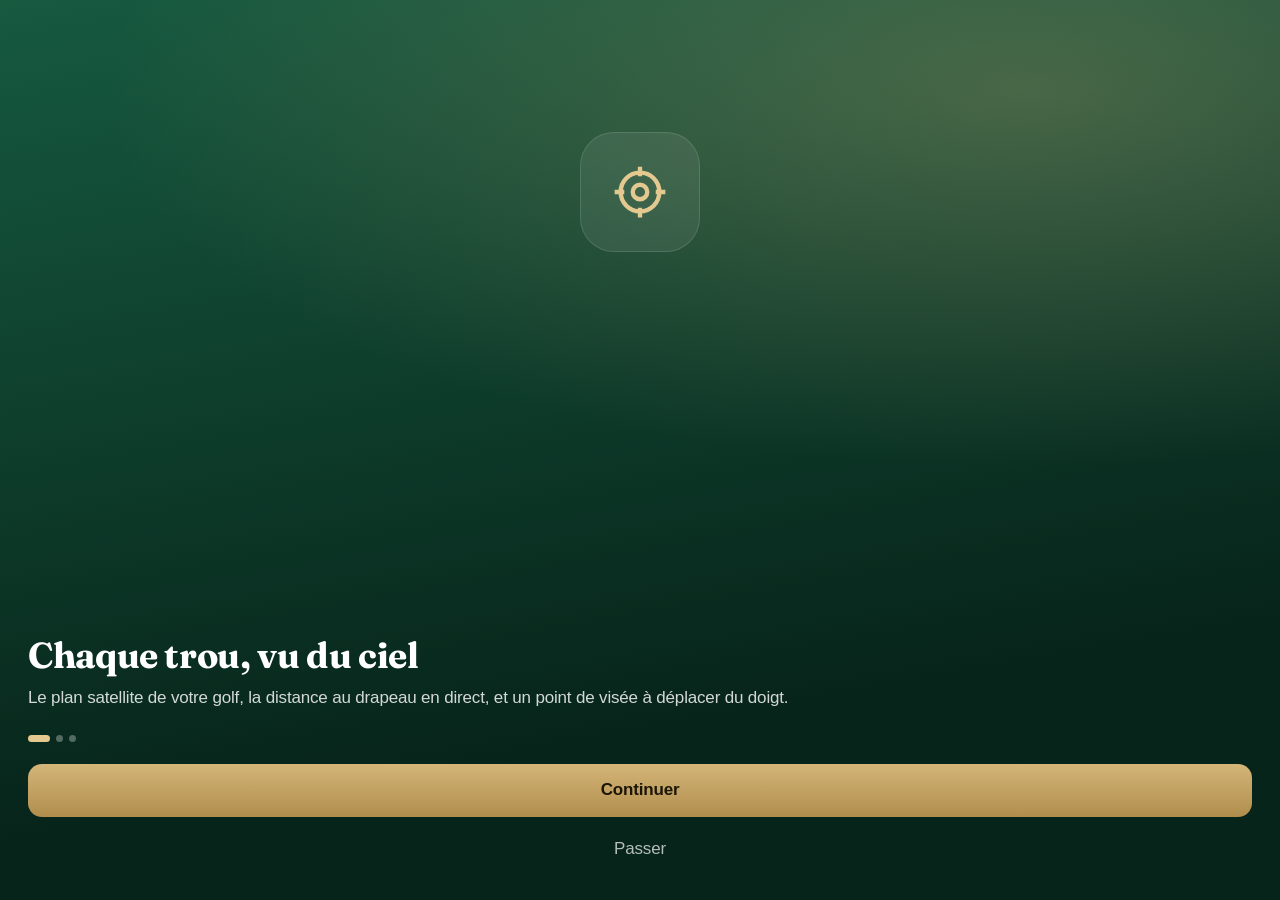
==== commit aca6d32a: "Design pro : présentation au premier lancement, accueil « Jouer », carrousel des golfs, écran Mon Go" ====
--- a/index.html
+++ b/index.html
@@ -3,13 +3,16 @@
 <head>
   <meta charset="utf-8">
   <meta name="viewport" content="width=device-width, initial-scale=1, viewport-fit=cover">
-  <meta name="theme-color" content="#f2f2f7" media="(prefers-color-scheme: light)">
+  <meta name="theme-color" content="#f4f3ef" media="(prefers-color-scheme: light)">
   <meta name="theme-color" content="#000000" media="(prefers-color-scheme: dark)">
   <meta name="apple-mobile-web-app-capable" content="yes">
   <meta name="mobile-web-app-capable" content="yes">
   <meta name="apple-mobile-web-app-status-bar-style" content="default">
   <meta name="apple-mobile-web-app-title" content="Mon Golf">
   <title>Mon Golf</title>
+  <meta name="description" content="Plan GPS satellite de chaque trou, distances au drapeau, suivi des coups et ralenti du swing. Pour iPhone.">
+  <link rel="preconnect" href="https://fonts.googleapis.com"><link rel="preconnect" href="https://fonts.gstatic.com" crossorigin>
+  <link href="https://fonts.googleapis.com/css2?family=Fraunces:opsz,wght@9..144,600;9..144,700&display=swap" rel="stylesheet">
   <link rel="manifest" href="manifest.webmanifest">
   <link rel="icon" href="icon.svg" type="image/svg+xml">
   <link rel="apple-touch-icon" href="icon-192.png">
@@ -33,12 +36,25 @@
     <div class="tools">
       <button class="tool shot" id="btn-shot" data-a="shot"><svg viewBox="0 0 24 24" fill="none" stroke="currentColor" stroke-width="1.8"><circle cx="12" cy="12" r="8.5"/><circle cx="9.5" cy="9.5" r=".9" fill="currentColor"/><circle cx="13" cy="8.5" r=".9" fill="currentColor"/><circle cx="10.5" cy="13" r=".9" fill="currentColor"/><circle cx="14.5" cy="12" r=".9" fill="currentColor"/></svg><span>Coup</span></button>
       <button class="tool" id="btn-motion" data-a="motion"><svg viewBox="0 0 24 24" fill="none" stroke="currentColor" stroke-width="1.8" stroke-linecap="round"><rect x="7" y="3" width="10" height="18" rx="2.5"/><path d="M3 9c-1 2-1 4 0 6M21 9c1 2 1 4 0 6"/></svg><span>Auto</span></button>
+      <button class="tool" data-a="viseur"><svg viewBox="0 0 24 24" fill="none" stroke="currentColor" stroke-width="1.6" stroke-linejoin="round"><path d="M3 8.5A2.5 2.5 0 0 1 5.5 6h2l1.6-2h5.8l1.6 2h2A2.5 2.5 0 0 1 21 8.5v9a2.5 2.5 0 0 1-2.5 2.5h-13A2.5 2.5 0 0 1 3 17.5z"/><circle cx="12" cy="13" r="4"/></svg><span>Viseur</span></button>
       <button class="tool" data-a="recenter"><svg viewBox="0 0 24 24" fill="none" stroke="currentColor" stroke-width="1.8"><circle cx="12" cy="12" r="8"/><circle cx="12" cy="12" r="3"/><path d="M12 1.5v4M12 18.5v4M1.5 12h4M18.5 12h4"/></svg><span>Centrer</span></button>
     </div>
     <div class="last-shot" id="last-shot"></div>
     <div class="play-status" id="play-status"></div>
     <nav class="play-nav"><button id="pv-prev" data-a="pv-prev">‹</button><button id="pv-score" class="main" data-a="pv-score">Saisir le score</button><button id="pv-next" data-a="pv-next">›</button></nav>
   </section>
+  <section class="viseur" id="viseur">
+    <video id="vs-video" playsinline muted autoplay></video>
+    <div class="vs-flag" id="vs-flag"><i></i><b></b></div>
+    <div class="vs-dir" id="vs-dir"></div>
+    <div class="vs-line" id="vs-top"><span>Haut du drapeau</span></div>
+    <div class="vs-line" id="vs-bot"><span>Pied du mât</span></div>
+    <div class="vs-read"><div id="vs-gps"></div><div id="vs-range"></div></div>
+    <div class="vs-zoom" id="vs-zoom"><button data-z="1">×1</button><button data-z="2">×2</button><button data-z="4">×4</button><button data-z="8">×8</button></div>
+    <button class="vs-close" data-a="close-viseur">Fermer</button>
+    <p class="vs-help">Visez le drapeau. Faites glisser les deux lignes sur le haut du drapeau et le pied du mât : le télémètre affiche la distance.</p>
+  </section>
+  <section class="onb" id="onb"></section>
   <div class="toast" id="toast"></div>
   <script src="lib/maplibre-gl.js"></script>
   <script src="icons.js"></script>
--- a/style.css
+++ b/style.css
@@ -1,17 +1,17 @@
 :root {
-  --bg: #f2f2f7; --card: #ffffff; --card2: #f7f7fa; --text: #000; --text2: rgba(60,60,67,.62); --text3: rgba(60,60,67,.35);
+  --bg: #f4f3ef; --card: #ffffff; --card2: #f8f7f3; --text: #000; --text2: rgba(60,60,67,.62); --text3: rgba(60,60,67,.35);
   --sep: rgba(60,60,67,.16); --fill: rgba(118,118,128,.12); --fill2: rgba(118,118,128,.2);
-  --accent: #0b7a4b; --accent-soft: rgba(11,122,75,.12); --gold: #b8912f;
+  --accent: #0d6b45; --accent-soft: rgba(13,107,69,.11); --gold: #b08d4c; --ink: #0c2a20;
   --red: #e0312b; --blue: #1f6fe0; --orange: #f08a00;
   --hero1: #06281d; --hero2: #0f5a3c; --hero3: #1d7d52;
-  --bar: rgba(249,249,251,.82); --shadow: 0 1px 2px rgba(0,0,0,.04), 0 8px 24px rgba(0,0,0,.06);
+  --bar: rgba(250,249,246,.84); --shadow: 0 1px 2px rgba(0,0,0,.04), 0 8px 24px rgba(0,0,0,.06);
   --r: 16px;
 }
 @media (prefers-color-scheme: dark) {
   :root {
     --bg: #000; --card: #1c1c1e; --card2: #2c2c2e; --text: #fff; --text2: rgba(235,235,245,.62); --text3: rgba(235,235,245,.3);
     --sep: rgba(84,84,88,.55); --fill: rgba(118,118,128,.24); --fill2: rgba(118,118,128,.34);
-    --accent: #3ccf87; --accent-soft: rgba(60,207,135,.16); --gold: #e0bb5a;
+    --accent: #45c98a; --accent-soft: rgba(69,201,138,.16); --gold: #d9b878; --ink: #e8efe9;
     --red: #ff5a52; --blue: #4a95ff; --orange: #ffa02e;
     --bar: rgba(22,22,24,.82); --shadow: none;
   }
@@ -269,3 +269,91 @@
 .mk-shot span { background: rgba(10,14,12,.8); color: #ffd23f; font-size: 13px; font-weight: 700; border-radius: 8px; padding: 1px 6px; }
 .maplibregl-ctrl-attrib { font-size: 10px; }
 .toast button { margin-left: 8px; border: 0; background: var(--accent); color: #fff; border-radius: 999px; padding: 4px 10px; font-weight: 600; }
+
+/* ---------- Viseur caméra ---------- */
+.viseur { position: fixed; inset: 0; z-index: 40; background: #000; display: none; overflow: hidden; touch-action: none; }
+.viseur.on { display: block; }
+.viseur video { width: 100%; height: 100%; object-fit: cover; }
+.vs-flag { position: absolute; left: 0; top: 0; margin: -60px 0 0 -2px; display: grid; justify-items: start; pointer-events: none; }
+.vs-flag i { width: 4px; height: 60px; background: #fff; border-radius: 2px; box-shadow: 0 0 6px rgba(0,0,0,.6); position: relative; }
+.vs-flag i::after { content: ""; position: absolute; left: 4px; top: 0; border-left: 30px solid #ff3b30; border-top: 11px solid transparent; border-bottom: 11px solid transparent; }
+.vs-flag b { margin-top: 6px; transform: translateX(-50%); background: rgba(0,0,0,.65); color: #ffd23f; font-size: 22px; font-weight: 800; padding: 2px 10px; border-radius: 10px; font-variant-numeric: tabular-nums; }
+.vs-dir { position: absolute; left: 50%; top: 40%; transform: translateX(-50%); background: rgba(0,0,0,.65); color: #fff; padding: 10px 16px; border-radius: 14px; font-weight: 600; text-align: center; }
+.vs-line { position: absolute; left: 0; right: 0; height: 44px; margin-top: -22px; cursor: ns-resize; touch-action: none; }
+.vs-line::before { content: ""; position: absolute; left: 8%; right: 8%; top: 21px; border-top: 2px dashed #ffd23f; }
+.vs-line span { position: absolute; right: 10px; top: 0; background: rgba(0,0,0,.6); color: #ffd23f; font-size: 12px; font-weight: 700; padding: 2px 8px; border-radius: 8px; }
+.vs-read { position: absolute; left: 12px; right: 12px; top: calc(env(safe-area-inset-top) + 12px); display: grid; grid-template-columns: 1fr 1fr; gap: 10px; }
+.vs-read > div:empty { display: none; }
+.vs-read > div { background: rgba(10,14,12,.78); border-radius: 16px; padding: 10px 14px; color: #fff; }
+.vs-read small { display: block; font-size: 12px; opacity: .75; font-weight: 600; text-transform: uppercase; letter-spacing: .04em; }
+.vs-read b { font-size: 32px; font-weight: 800; color: #ffd23f; font-variant-numeric: tabular-nums; }
+.vs-close { position: absolute; left: 50%; transform: translateX(-50%); bottom: calc(env(safe-area-inset-bottom) + 70px); border: 0; border-radius: 999px; padding: 12px 28px; font-weight: 700; font-size: 17px; background: #fff; color: #000; }
+.vs-help { position: absolute; left: 16px; right: 16px; bottom: calc(env(safe-area-inset-bottom) + 6px); color: #fff; font-size: 13px; text-align: center; text-shadow: 0 1px 3px #000; margin: 0; }
+.mk-pin { cursor: grab; }
+.viseur video { transform-origin: 50% 50%; }
+.vs-zoom { position: absolute; left: 50%; transform: translateX(-50%); bottom: calc(env(safe-area-inset-bottom) + 130px); display: flex; gap: 6px; background: rgba(0,0,0,.55); border-radius: 999px; padding: 4px; }
+.vs-zoom button { border: 0; background: none; color: #fff; font-weight: 700; font-size: 15px; width: 46px; height: 36px; border-radius: 999px; }
+.vs-zoom button.on { background: #ffd23f; color: #000; }
+
+/* ---------- Ralenti ---------- */
+.slomo { display: flex; align-items: center; gap: 14px; padding: 16px; cursor: pointer; }
+.slomo-badge { width: 60px; height: 60px; border-radius: 16px; background: linear-gradient(160deg, #ff9f0a, #ff375f); color: #fff; display: grid; place-items: center; font-weight: 800; font-size: 20px; line-height: 1; flex: none; }
+.slomo-badge small { display: block; font-size: 11px; font-weight: 700; opacity: .9; }
+.slomo .main { flex: 1; } .slomo .t { font-weight: 600; } .slomo .s { font-size: 14px; color: var(--text2); margin-top: 2px; }
+.slomo-help summary { font-weight: 600; color: var(--accent); cursor: pointer; }
+.slomo-help ol { margin: 10px 0 0; padding-left: 20px; font-size: 15px; line-height: 1.55; }
+.fps-badge { position: absolute; top: 14px; left: 14px; background: rgba(0,0,0,.55); color: #ffd23f; font-weight: 700; font-size: 14px; border-radius: 8px; padding: 3px 8px; }
+.slomo .chev { width: 14px; height: 14px; color: var(--text3); flex: none; }
+
+/* ================= Identité « pro » ================= */
+:root { --serif: "Fraunces", "New York", ui-serif, Georgia, serif; }
+.lt h1 { font-family: var(--serif); font-weight: 700; letter-spacing: -.015em; }
+.sec { font-family: var(--serif); font-weight: 700; letter-spacing: -.01em; }
+.sec button { font-family: -apple-system, BlinkMacSystemFont, "SF Pro Text", sans-serif; }
+.hero .temp { font-family: var(--serif); font-weight: 600; }
+.tile b { font-family: var(--serif); }
+.btn.gold { background: linear-gradient(180deg, #d4b679, #b08d4c); color: #1c1607; }
+.btn.link { background: none; color: var(--text2); font-weight: 500; }
+
+/* Grand bouton « Jouer » */
+.cta { position: relative; display: block; width: 100%; text-align: left; border: 0; color: #fff; border-radius: 22px; padding: 20px 20px 22px; overflow: hidden;
+  background: radial-gradient(130% 120% at 100% 0%, rgba(214,182,121,.35), transparent 55%), linear-gradient(150deg, #134d37, #0a2b20 70%); box-shadow: 0 10px 30px rgba(10,43,32,.25); }
+.cta::after { content: ""; position: absolute; right: -40px; bottom: -60px; width: 220px; height: 220px; border-radius: 50%; border: 1px solid rgba(255,255,255,.08); box-shadow: 0 0 0 30px rgba(255,255,255,.03), 0 0 0 60px rgba(255,255,255,.02); }
+.cta-k { font-size: 12px; font-weight: 700; letter-spacing: .08em; text-transform: uppercase; color: #d6b679; }
+.cta-t { font-family: var(--serif); font-size: 28px; font-weight: 700; line-height: 1.12; margin: 6px 0 6px; }
+.cta-s { font-size: 15px; opacity: .8; }
+.cta-go { display: inline-flex; align-items: center; gap: 6px; margin-top: 16px; background: #fff; color: #0a2b20; font-weight: 700; border-radius: 999px; padding: 9px 16px; font-size: 15px; }
+.cta-go .chev { width: 12px; height: 12px; color: #0a2b20; }
+.muted-cta { color: #fff; }
+
+/* Carrousel des golfs */
+.gcs { display: flex; gap: 10px; overflow-x: auto; margin: 0 -16px; padding: 2px 16px 6px; scroll-snap-type: x mandatory; scrollbar-width: none; }
+.gc { flex: 0 0 150px; scroll-snap-align: start; border: 0; text-align: left; border-radius: 18px; padding: 12px; min-height: 132px; display: flex; flex-direction: column; justify-content: flex-end; color: #fff;
+  background: linear-gradient(180deg, rgba(0,0,0,0) 20%, rgba(0,0,0,.55)), url("data:image/svg+xml,%3Csvg xmlns='http://www.w3.org/2000/svg' viewBox='0 0 150 132'%3E%3Crect width='150' height='132' fill='%23205c41'/%3E%3Cpath d='M-10 100 C40 60 90 120 160 70 L160 132 L-10 132Z' fill='%232a7451'/%3E%3Cpath d='M-10 40 C30 20 70 70 160 30 L160 0 L-10 0Z' fill='%23174a34'/%3E%3Cellipse cx='108' cy='58' rx='22' ry='14' fill='%2346a06d'/%3E%3C/svg%3E") center/cover; box-shadow: var(--shadow); }
+.gc-top { margin-bottom: auto; }
+.gc-n { font-weight: 700; font-size: 16px; line-height: 1.2; }
+.gc-s { font-size: 12px; opacity: .85; margin-top: 2px; }
+.pill.gps { background: rgba(255,255,255,.92); color: #0d6b45; font-size: 11px; padding: 3px 8px; }
+
+/* Bandeau et écran Pro */
+.pro-banner { display: flex; align-items: center; gap: 14px; width: 100%; border: 0; text-align: left; margin-top: 20px; padding: 14px 16px; border-radius: var(--r); background: var(--card); box-shadow: var(--shadow); color: var(--text); }
+.pro-banner .main { flex: 1; } .pro-banner .t { font-weight: 700; } .pro-banner .s { font-size: 14px; color: var(--text2); }
+.pro-banner .chev { width: 14px; height: 14px; color: var(--text3); }
+.pro-mark { flex: none; font-family: var(--serif); font-weight: 700; font-size: 14px; letter-spacing: .08em; color: #1c1607; background: linear-gradient(180deg, #e3c98f, #b08d4c); border-radius: 10px; padding: 8px 10px; }
+.pro-mark.big { font-size: 22px; padding: 12px 18px; border-radius: 16px; display: inline-block; }
+.pro-hero { text-align: center; padding: 8px 8px 20px; }
+.pro-hero h2 { font-family: var(--serif); font-size: 30px; margin: 14px 0 6px; } .pro-hero p { color: var(--text2); margin: 0; }
+.pro-ic { background: linear-gradient(180deg, #1a5e42, #0c3a29) !important; }
+.pro-pill { background: rgba(176,141,76,.16); color: var(--gold); }
+.legal p { font-size: 15px; line-height: 1.55; margin: 0 0 12px; } .legal p:last-child { margin: 0; }
+
+/* Présentation */
+.onb { position: fixed; inset: 0; z-index: 60; display: none; flex-direction: column; justify-content: flex-end; padding: calc(env(safe-area-inset-top) + 24px) 28px calc(env(safe-area-inset-bottom) + 24px); color: #fff;
+  background: radial-gradient(120% 70% at 80% 10%, rgba(214,182,121,.28), transparent 60%), linear-gradient(170deg, #165a40, #07241a 75%); }
+.onb.on { display: flex; }
+.onb-art { width: 120px; height: 120px; border-radius: 34px; margin: 0 auto auto; margin-top: 12vh; display: grid; place-items: center; color: #e3c98f; background: rgba(255,255,255,.08); border: 1px solid rgba(255,255,255,.12); }
+.onb-art svg { width: 58px; height: 58px; }
+.onb h1 { font-family: var(--serif); font-size: 36px; line-height: 1.08; margin: 0 0 12px; letter-spacing: -.01em; }
+.onb p { font-size: 17px; line-height: 1.45; opacity: .82; margin: 0 0 24px; }
+.onb-dots { display: flex; gap: 6px; margin-bottom: 22px; } .onb-dots i { width: 7px; height: 7px; border-radius: 4px; background: rgba(255,255,255,.3); transition: width .2s; } .onb-dots i.on { width: 22px; background: #e3c98f; }
+.onb .btn + .btn { margin-top: 6px; } .onb .btn.link { color: rgba(255,255,255,.7); }
